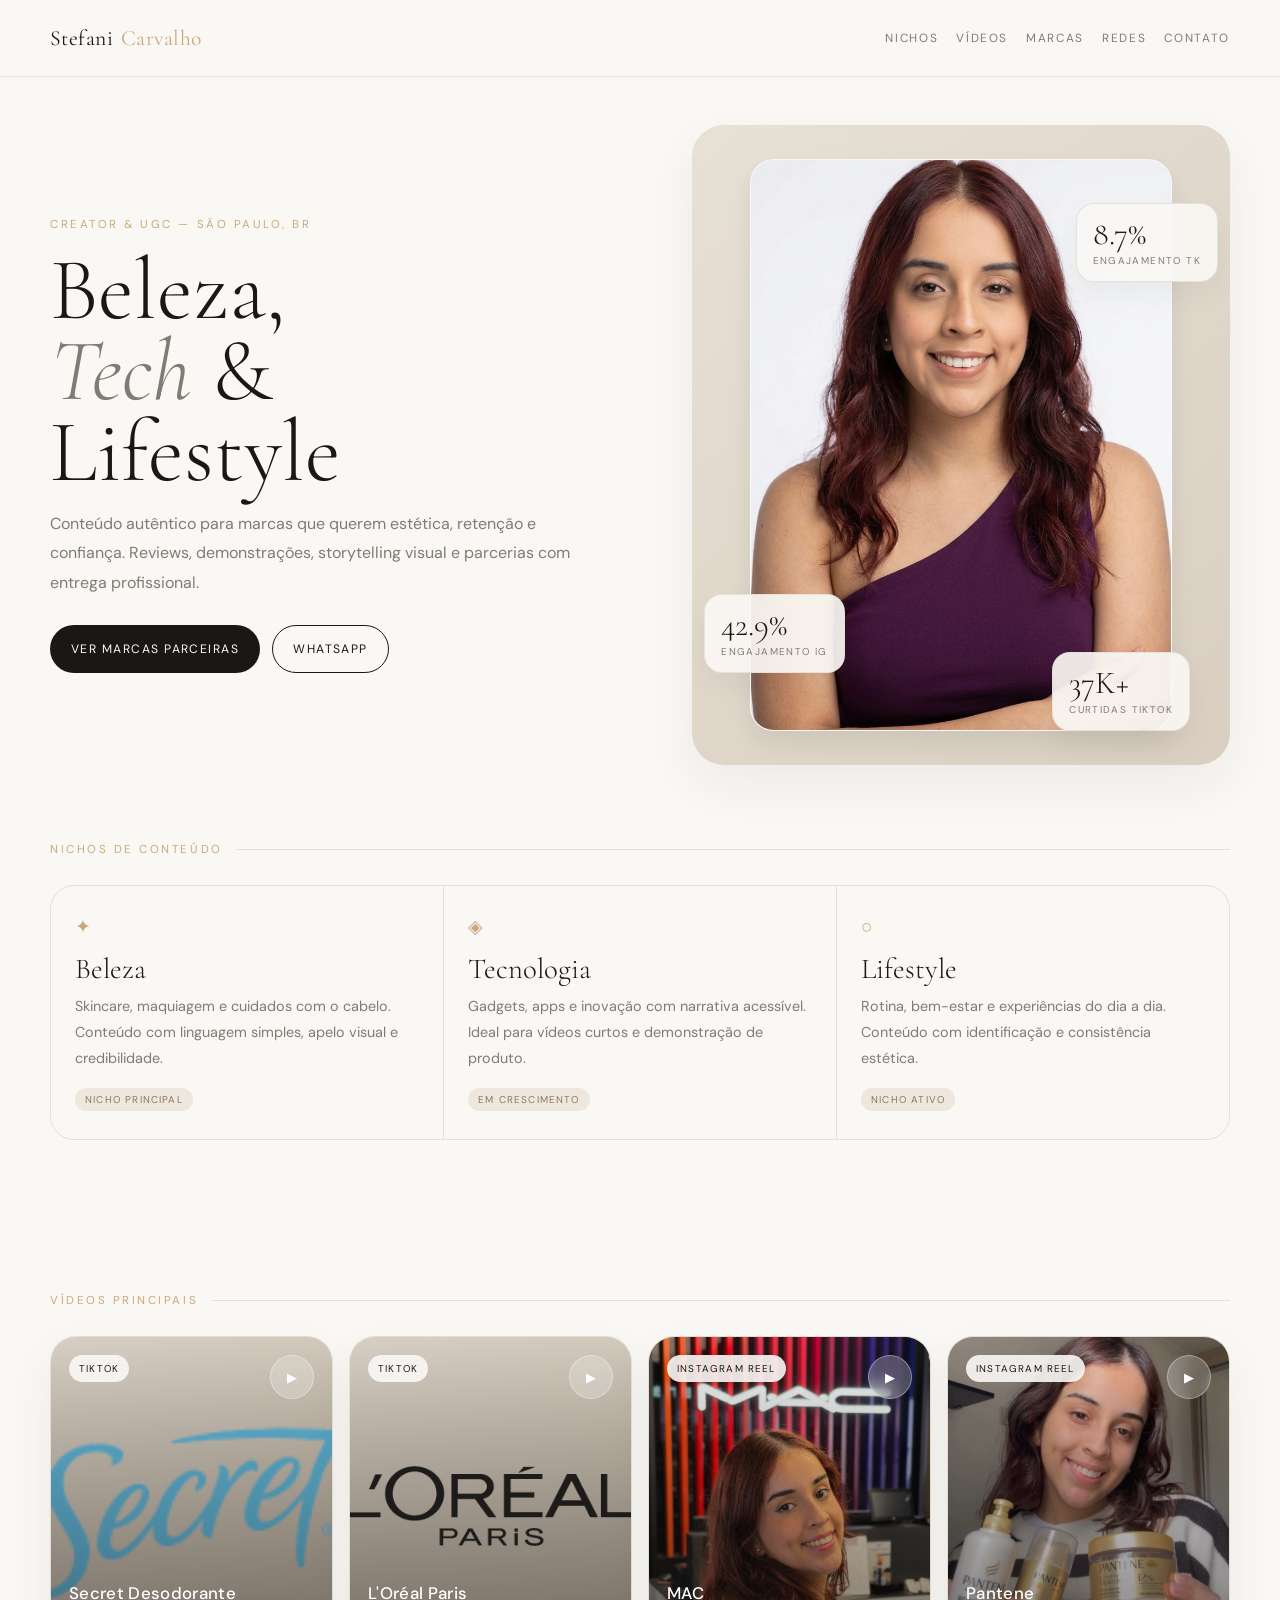
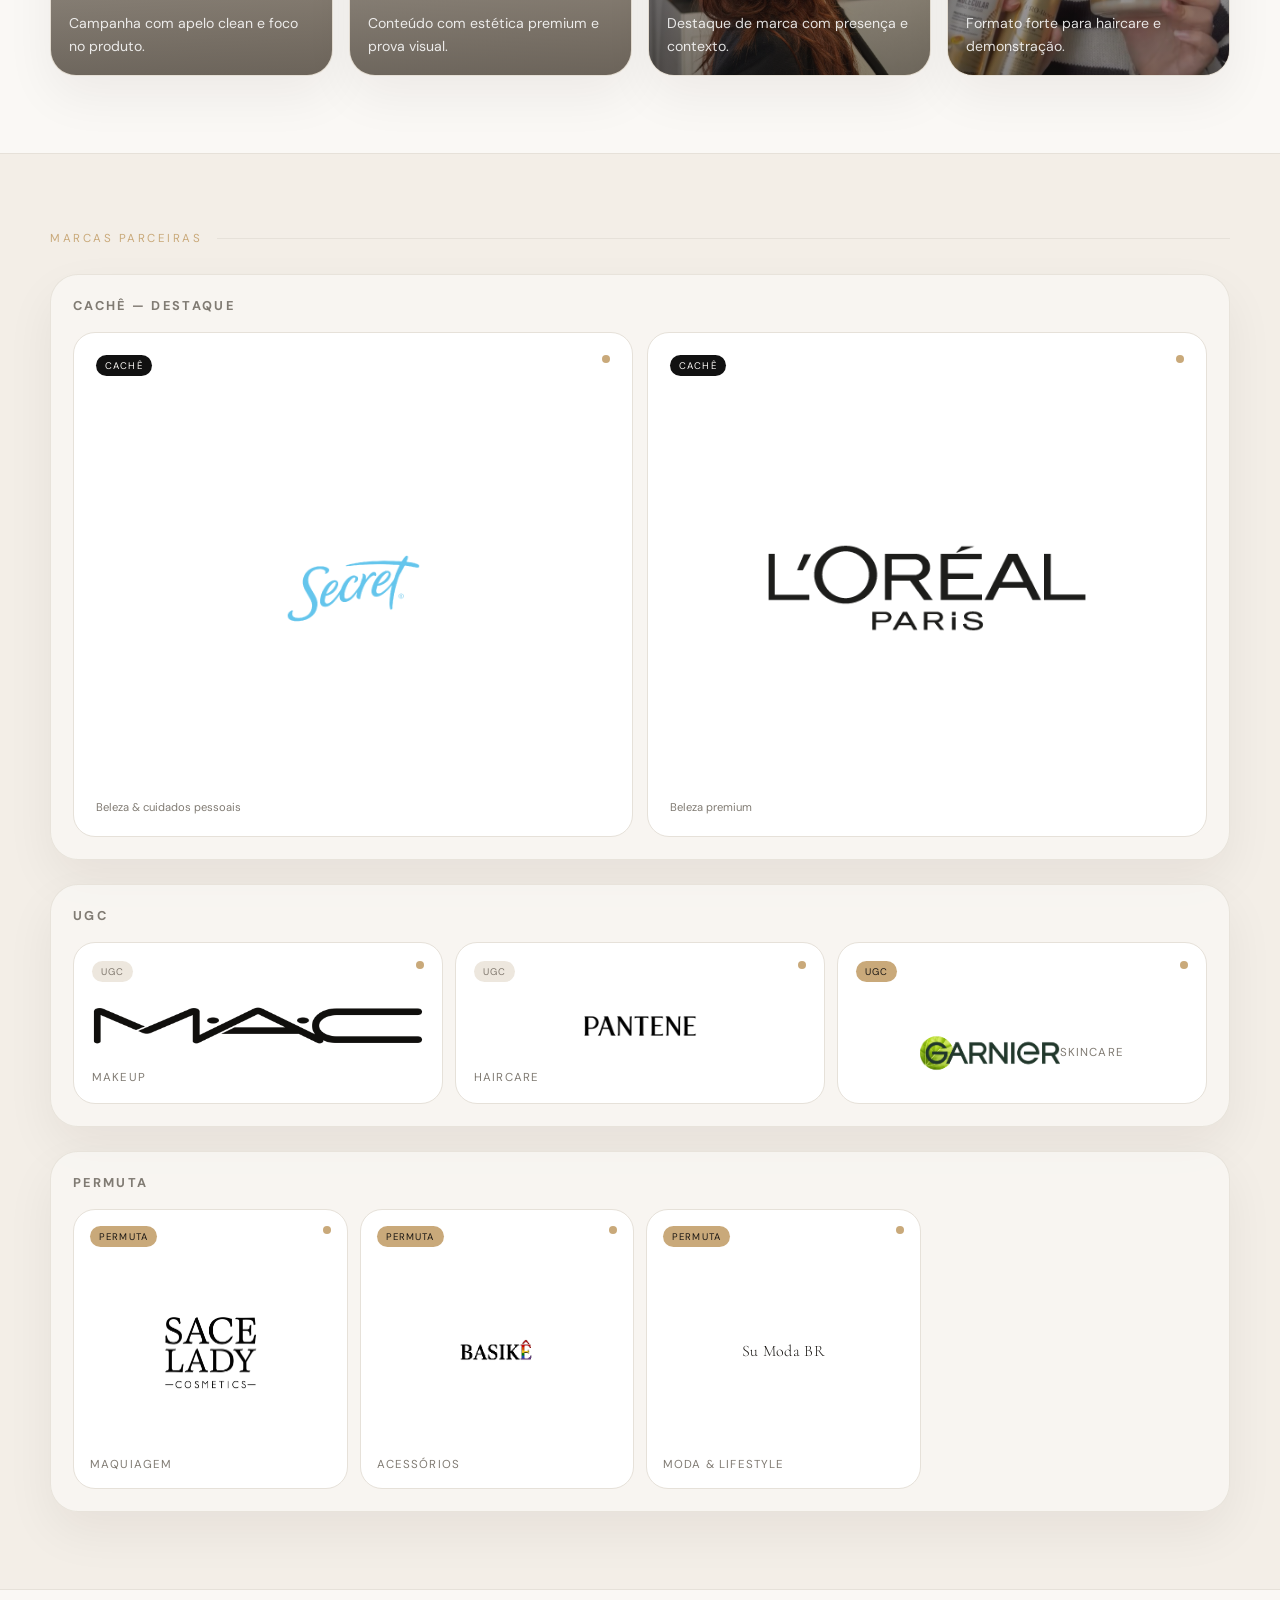
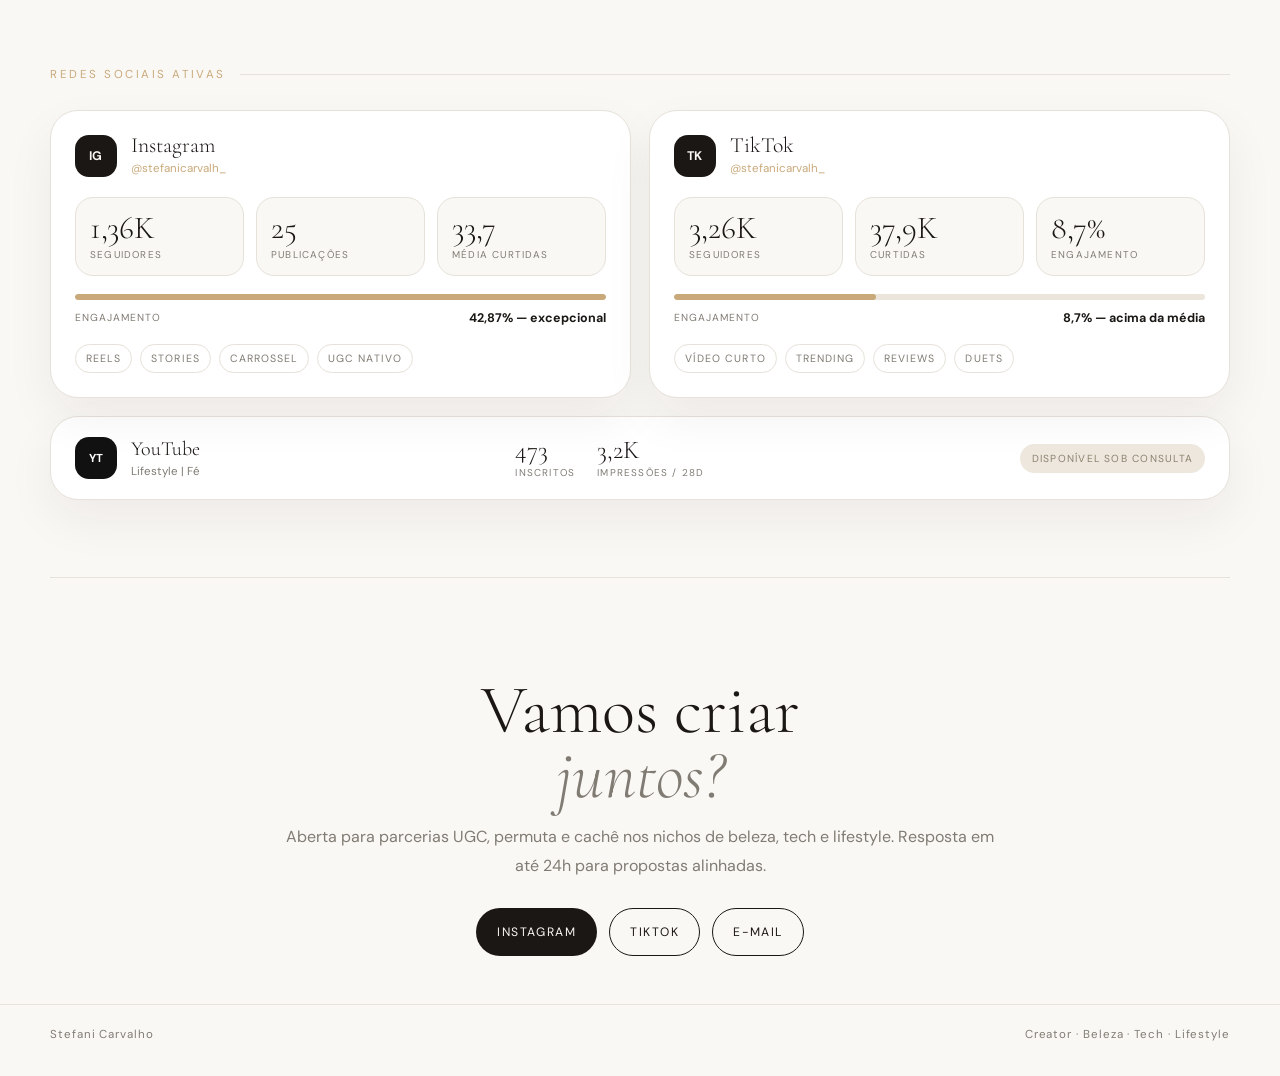
==== index.html @ da6e5f2b "Refactor brand groups and social media section Updated brand sections and social media metrics in in" ====
﻿<!DOCTYPE html>
<html lang="pt-BR">
<head>
<meta charset="UTF-8">
<meta name="viewport" content="width=device-width, initial-scale=1.0">
<meta name="theme-color" content="#FAF8F5">
<title>Stefani Carvalho — Portfolio</title>
<link href="https://fonts.googleapis.com/css2?family=Cormorant+Garamond:ital,wght@0,300;0,400;0,500;1,300&family=DM+Sans:wght@300;400;500;700&display=swap" rel="stylesheet">
<link rel="stylesheet" href="../css/style.css">
</head>
<body>
<header class="nav"><div class="nav-inner"><div class="logo">Stefani <span>Carvalho</span></div><nav class="nav-links" aria-label="Menu principal"><a href="#nichos">Nichos</a><a href="#videos">Vídeos</a><a href="#marcas">Marcas</a><a href="#redes">Redes</a><a href="#contato">Contato</a></nav></div></header>
<main>
  <section class="hero container">
    <div class="hero-copy">
      <div class="eyebrow">Creator & UGC — São Paulo, BR</div>
      <h1>Beleza,<br><em>Tech</em> &<br>Lifestyle</h1>
      <p>Conteúdo autêntico para marcas que querem estética, retenção e confiança. Reviews, demonstrações, storytelling visual e parcerias com entrega profissional.</p>
      <div class="hero-actions"><a class="btn btn-primary" href="#marcas">Ver marcas parceiras</a><a class="btn btn-outline" href="https://wa.me/5511943999701" target="_blank" rel="noreferrer">WhatsApp</a></div>
    </div>
    <div class="hero-visual" aria-label="Visual de destaque do portfolio">
      <div class="hero-grid">
        <figure class="hero-tile main"><img src="../assets/profile.PNG" alt="Stefani foto profissional"></figure>
      </div>
      <div class="stat a"><strong>42.9%</strong><span>Engajamento IG</span></div>
      <div class="stat b"><strong>8.7%</strong><span>Engajamento TK</span></div>
      <div class="stat c"><strong>37K+</strong><span>Curtidas TikTok</span></div>
    </div>
  </section>
  <section id="nichos" class="section container"><div class="label">Nichos de conteúdo</div><div class="grid-3"><article class="card"><div class="icon">✦</div><h3>Beleza</h3><p>Skincare, maquiagem e cuidados com o cabelo. Conteúdo com linguagem simples, apelo visual e credibilidade.</p><span class="badge">Nicho principal</span></article><article class="card"><div class="icon">◈</div><h3>Tecnologia</h3><p>Gadgets, apps e inovação com narrativa acessível. Ideal para vídeos curtos e demonstração de produto.</p><span class="badge">Em crescimento</span></article><article class="card"><div class="icon">○</div><h3>Lifestyle</h3><p>Rotina, bem-estar e experiências do dia a dia. Conteúdo com identificação e consistência estética.</p><span class="badge">Nicho ativo</span></article></div></section>
  <section id="videos" class="section container"><div class="label">Vídeos principais</div><div class="video-strip">
      <a class="video-card" href="https://www.tiktok.com/@stefanicarvalh_/video/7643970516360924424?is_from_webapp=1&sender_device=pc&web_id=7561083606363407928" target="_blank" rel="noreferrer"><img src="../assets/secret.png" alt="Thumbnail de Secret Desodorante"><div class="video-tag">TikTok</div><div class="play">▶</div><div class="content"><h4>Secret Desodorante</h4><p>Campanha com apelo clean e foco no produto.</p></div></a>
      <a class="video-card" href="https://www.tiktok.com/@stefanicarvalh_/video/7616492732344995092?is_from_webapp=1&sender_device=pc&web_id=7561083606363407928" target="_blank" rel="noreferrer"><img src="../assets/loreal.png" alt="Thumbnail de L&#x27;Oréal Paris"><div class="video-tag">TikTok</div><div class="play">▶</div><div class="content"><h4>L&#x27;Oréal Paris</h4><p>Conteúdo com estética premium e prova visual.</p></div></a>
      <a class="video-card" href="https://www.instagram.com/reel/DYsLfLsJGyw/?utm_source=ig_web_button_share_sheet&igsh=MzRlODBiNWFlZA==" target="_blank" rel="noreferrer"><img src="../assets/photo-mac-store.jpg" alt="Thumbnail de MAC"><div class="video-tag">Instagram Reel</div><div class="play">▶</div><div class="content"><h4>MAC</h4><p>Destaque de marca com presença e contexto.</p></div></a>
      <a class="video-card" href="https://www.instagram.com/reel/DT6fc8AjtKD/?utm_source=ig_web_copy_link&igsh=MzRlODBiNWFlZA==" target="_blank" rel="noreferrer"><img src="../assets/photo-pantene.jpg" alt="Thumbnail de Pantene"><div class="video-tag">Instagram Reel</div><div class="play">▶</div><div class="content"><h4>Pantene</h4><p>Formato forte para haircare e demonstração.</p></div></a>
    </div></section>
  <section id="marcas" class="section brands-wrap"><div class="container"><div class="label">Marcas parceiras</div><div class="brand-groups">
    <div class="brand-group"><div class="brand-head"><h3>Cachê — destaque</h3></div><div class="brand-grid big">
      <article class="brand-card big"><div class="brand-top"><span class="brand-type type-cache">Cachê</span><span class="dot"></span></div><div class="brand-logo big"><img src="../assets/secret.png" alt="Secret Desodorante"></div><div class="brand-foot"><span>Beleza & cuidados pessoais</span></div></article>
      <article class="brand-card big"><div class="brand-top"><span class="brand-type type-cache">Cachê</span><span class="dot"></span></div><div class="brand-logo big"><img src="../assets/loreal.png" alt="L'Oréal Paris"></div><div class="brand-foot"><span>Beleza premium</span></div></article>
    </div></div>
    <div class="brand-group"><div class="brand-head"><h3>UGC</h3></div><div class="brand-grid medium">
      <article class="brand-card medium"><div class="brand-top"><span class="brand-type type-ugc">UGC</span><span class="dot"></span></div><div class="brand-logo medium"><img src="../assets/mac.png" alt="MAC"></div><div class="brand-sub">Makeup</div></article>
      <article class="brand-card medium"><div class="brand-top"><span class="brand-type type-ugc">UGC</span><span class="dot"></span></div><div class="brand-logo medium"><img src="../assets/pantene.png" alt="Pantene"></div><div class="brand-sub">Haircare</div></article>
      <article class="brand-card medium"><div class="brand-top"><span class="brand-type type-permuta">UGC</span><span class="dot"></span></div><div class="brand-logo medium"><img src="../assets/garnier.png" alt="Garnier"><div class="brand-sub">Skincare</div></div></article>
    </div></div>
    <div class="brand-group"><div class="brand-head"><h3>Permuta</h3></div><div class="brand-grid small">
      <article class="brand-card small"><div class="brand-top"><span class="brand-type type-permuta">Permuta</span><span class="dot"></span></div><div class="brand-logo small"><img src="../assets/sace-lady.png" alt="SACE LADY"></div><div class="brand-sub">Maquiagem</div></article>
      <article class="brand-card small"><div class="brand-top"><span class="brand-type type-permuta">Permuta</span><span class="dot"></span></div><div class="brand-logo small"><img src="../assets/basike.png" alt="Basike Oficial"></div><div class="brand-sub">Acessórios</div></article>
      <article class="brand-card small"><div class="brand-top"><span class="brand-type type-permuta">Permuta</span><span class="dot"></span></div><div class="brand-word small">Su Moda BR</div><div class="brand-sub">Moda & lifestyle</div></article>
    </div></div>
  </div></div></section>
  <section id="redes" class="section container"><div class="label">Redes sociais ativas</div><div class="socials"><article class="social-card"><div class="social-top"><div class="social-icon">IG</div><div><div class="social-name">Instagram</div><div class="social-handle">@stefanicarvalh_</div></div></div><div class="metrics"><div class="metric"><strong>1,36K</strong><span>Seguidores</span></div><div class="metric"><strong>25</strong><span>Publicações</span></div><div class="metric"><strong>33,7</strong><span>Média curtidas</span></div></div><div class="bar"><div class="fill" style="width:100%"></div></div><div class="bar-row"><span>Engajamento</span><strong>42,87% — excepcional</strong></div><div class="tags"><span class="tag">Reels</span><span class="tag">Stories</span><span class="tag">Carrossel</span><span class="tag">UGC nativo</span></div></article><article class="social-card"><div class="social-top"><div class="social-icon">TK</div><div><div class="social-name">TikTok</div><div class="social-handle">@stefanicarvalh_</div></div></div><div class="metrics"><div class="metric"><strong>3,26K</strong><span>Seguidores</span></div><div class="metric"><strong>37,9K</strong><span>Curtidas</span></div><div class="metric"><strong>8,7%</strong><span>Engajamento</span></div></div><div class="bar"><div class="fill" style="width:38%"></div></div><div class="bar-row"><span>Engajamento</span><strong>8,7% — acima da média</strong></div><div class="tags"><span class="tag">Vídeo curto</span><span class="tag">Trending</span><span class="tag">Reviews</span><span class="tag">Duets</span></div></article></div><div class="youtube"><div class="youtube-left"><div class="yt-box">YT</div><div><h4>YouTube</h4><p>Lifestyle | Fé</p></div></div><div class="youtube-metrics"><div><strong>473</strong><span>Inscritos</span></div><div><strong>3,2K</strong><span>Impressões / 28d</span></div></div><div class="pill">Disponível sob consulta</div></div></section>
  <section id="contato" class="cta container"><h2>Vamos criar<br><em>juntos?</em></h2><p>Aberta para parcerias UGC, permuta e cachê nos nichos de beleza, tech e lifestyle. Resposta em até 24h para propostas alinhadas.</p><div class="cta-links"><a class="btn btn-primary" href="https://www.instagram.com/stefanicarvalh_/" target="_blank" rel="noreferrer">Instagram</a><a class="btn btn-outline" href="https://www.tiktok.com/@stefanicarvalh_" target="_blank" rel="noreferrer">TikTok</a><a class="btn btn-outline" href="mailto:stefanibeatrizcv@gmail.com">E-mail</a></div></section>
</main>
<footer class="footer"><div class="container footer-inner"><div>Stefani Carvalho</div><div>Creator · Beleza · Tech · Lifestyle</div></div></footer>
</body>
</html>
---- css/style.css ----
﻿
  :root{--cream:#FAF8F5;--cream-2:#F3EEE7;--ink:#1A1714;--muted:#807B73;--accent:#C9A97A;--line:#E6E1D9;--card:#FFFFFF;--shadow:0 20px 50px rgba(26,23,20,.06);--radius:24px;}
  *{box-sizing:border-box}
  html{scroll-behavior:smooth}
  body{margin:0;font-family:'DM Sans',sans-serif;background:var(--cream);color:var(--ink);overflow-x:hidden;-webkit-font-smoothing:antialiased;text-rendering:optimizeLegibility}
  img,video{max-width:100%;display:block}
  a{color:inherit}
  .container{width:min(1180px,calc(100% - 32px));margin:0 auto}
  .section{padding:clamp(56px,6vw,96px) 0}
  .label{display:flex;align-items:center;gap:14px;margin-bottom:28px;font-size:.72rem;letter-spacing:.22em;text-transform:uppercase;color:var(--accent)}
  .label::after{content:"";height:1px;flex:1;background:var(--line)}
  .nav{position:sticky;top:0;z-index:100;backdrop-filter:saturate(140%) blur(12px);background:rgba(250,248,245,.9);border-bottom:1px solid rgba(230,225,217,.8)}
  .nav-inner{width:min(1180px,calc(100% - 32px));margin:0 auto;min-height:76px;display:flex;align-items:center;justify-content:space-between;gap:18px}
  .logo{display:flex;align-items:baseline;gap:8px;font-family:'Cormorant Garamond',serif;font-size:1.35rem;letter-spacing:.02em}
  .logo span{color:var(--accent)}
  .nav-links{display:flex;flex-wrap:wrap;justify-content:flex-end;gap:18px}
  .nav-links a{font-size:.74rem;letter-spacing:.14em;text-transform:uppercase;text-decoration:none;color:var(--muted)}
  .nav-links a:hover{color:var(--ink)}
  .hero{width:min(1180px,calc(100% - 32px));margin:0 auto;padding:clamp(24px,4vw,48px) 0 0;display:grid;grid-template-columns:1.05fr .95fr;gap:clamp(24px,4vw,48px);align-items:stretch}
  .hero-copy{padding:clamp(20px,4vw,40px) 0;display:flex;flex-direction:column;justify-content:center}
  .eyebrow{font-size:.72rem;letter-spacing:.22em;text-transform:uppercase;color:var(--accent);margin-bottom:18px}
  .hero h1{margin:0 0 16px;font-family:'Cormorant Garamond',serif;font-weight:300;font-size:clamp(3rem,7vw,5.5rem);line-height:.92}
  .hero h1 em{font-style:italic;color:var(--muted)}
  .hero p{margin:0;max-width:520px;font-size:1rem;line-height:1.85;color:var(--muted)}
  .hero-actions{display:flex;flex-wrap:wrap;gap:12px;margin-top:28px}
  .btn{display:inline-flex;align-items:center;justify-content:center;gap:8px;min-height:48px;padding:0 20px;border-radius:999px;border:1px solid transparent;text-decoration:none;cursor:pointer;font-size:.76rem;letter-spacing:.12em;text-transform:uppercase;transition:.2s ease}
  .btn-primary{background:var(--ink);color:var(--cream)}
  .btn-primary:hover{transform:translateY(-1px);opacity:.92}
  .btn-outline{border-color:var(--ink);color:var(--ink);background:transparent}
  .btn-outline:hover{background:var(--ink);color:var(--cream)}
  .hero-visual{position:relative;min-height:640px;border-radius:32px;overflow:hidden;background:linear-gradient(145deg,#EEE7DC 0%,#DDD2C4 100%);box-shadow:var(--shadow)}
  .hero-grid{position:absolute;inset:18px;display:grid;grid-template-columns:1fr;grid-template-rows:1fr}
  .hero-tile{overflow:hidden;border-radius:24px;box-shadow:0 12px 24px rgba(26,23,20,.08);background:#fff;border:1px solid rgba(255,255,255,.35)}
  .hero-tile img{width:100%;height:100%;object-fit:cover}
  .hero-tile.main{grid-row:1;grid-column:1}
  .hero-tile.top{grid-column:2;grid-row:1}
  .hero-tile.bottom{grid-column:2;grid-row:2}
  .hero-visual::after{content:"";position:absolute;inset:0;background:linear-gradient(180deg,rgba(26,23,20,.03),rgba(26,23,20,.02));pointer-events:none}
  .stat{position:absolute;background:rgba(250,248,245,.92);border:1px solid rgba(230,225,217,.95);border-radius:18px;padding:14px 16px;box-shadow:0 12px 30px rgba(26,23,20,.05);min-width:132px;z-index:2}
  .stat strong{display:block;font-family:'Cormorant Garamond',serif;font-size:2rem;font-weight:300;line-height:1}
  .stat span{display:block;margin-top:4px;font-size:.62rem;letter-spacing:.14em;text-transform:uppercase;color:var(--muted)}
  .stat.a{left:12px;bottom:92px}.stat.b{right:12px;top:78px}.stat.c{right:40px;bottom:34px}
  .grid-3{display:grid;grid-template-columns:repeat(3,minmax(0,1fr));gap:1px;background:var(--line);border:1px solid var(--line);border-radius:var(--radius);overflow:hidden}
  .card{background:var(--cream);padding:28px 24px;min-height:220px;transition:transform .25s ease, background .25s ease}
  .card:hover{background:#efe8de;transform:translateY(-2px)}
  .icon{font-size:1.2rem;color:var(--accent);margin-bottom:12px}
  .card h3{margin:0 0 8px;font-family:'Cormorant Garamond',serif;font-size:1.8rem;font-weight:300}
  .card p{margin:0;color:var(--muted);line-height:1.8;font-size:.9rem}
  .badge{display:inline-flex;margin-top:16px;padding:5px 10px;border-radius:999px;background:#EDE7DE;color:#8E7859;font-size:.62rem;letter-spacing:.12em;text-transform:uppercase}
  .brands-wrap{background:var(--cream-2);border-top:1px solid var(--line);border-bottom:1px solid var(--line)}
  .brand-groups{display:grid;gap:24px}
  .brand-group{background:rgba(250,248,245,.72);border:1px solid rgba(230,225,217,.9);border-radius:28px;padding:22px;box-shadow:var(--shadow)}
  .brand-head{display:flex;justify-content:space-between;align-items:flex-end;gap:16px;margin-bottom:18px}
  .brand-head h3{margin:0;font-size:.8rem;letter-spacing:.18em;text-transform:uppercase;color:var(--muted)}
  .brand-head small{font-size:.72rem;color:var(--muted)}
  .brand-grid.big{display:grid;grid-template-columns:repeat(2,minmax(0,1fr));gap:14px}
  .brand-grid.medium{display:grid;grid-template-columns:repeat(3,minmax(0,1fr));gap:12px}
  .brand-grid.small{display:grid;grid-template-columns:repeat(4,minmax(0,1fr));gap:12px}
  .brand-card{border:1px solid var(--line);border-radius:22px;background:#fff;padding:18px;min-height:124px;display:flex;flex-direction:column;justify-content:space-between;gap:12px}
  .brand-card.big{min-height:180px;padding:22px}.brand-card.medium{min-height:150px;padding:18px}.brand-card.small{min-height:108px;padding:16px}
  .brand-top{display:flex;justify-content:space-between;align-items:flex-start;gap:10px}
  .brand-type{display:inline-flex;align-items:center;padding:4px 9px;border-radius:999px;font-size:.6rem;letter-spacing:.12em;text-transform:uppercase}
  .type-cache{background:#111;color:#faf8f5}.type-permuta{background:#c9a97a;color:#1a1714}.type-ugc{background:#ede7de;color:#7f776d}
  .brand-logo{display:flex;align-items:center;justify-content:center}
  .brand-logo img{max-width:100%;max-height:100%;object-fit:contain}
  .brand-logo.big img{max-height:90%}.brand-logo.medium img{max-height:64px}.brand-logo.small img{max-height:40%}
  .brand-word{font-family:'Cormorant Garamond',serif;font-weight:300;line-height:.95;letter-spacing:.02em;display:flex;align-items:center;justify-content:center;text-align:center}
  .brand-word.big{font-size:clamp(1.7rem,3vw,2.4rem);min-height:92px}.brand-word.medium{font-size:clamp(1.2rem,2vw,1.7rem);min-height:64px}.brand-word.small{font-size:1rem;min-height:42px}
  .brand-sub{font-size:.72rem;color:var(--muted);text-transform:uppercase;letter-spacing:.1em}
  .brand-foot{display:flex;justify-content:space-between;align-items:center;gap:10px;font-size:.7rem;color:var(--muted)}
  .dot{width:8px;height:8px;border-radius:999px;background:var(--accent);flex:0 0 auto}
  .video-strip{display:grid;grid-template-columns:repeat(4,minmax(0,1fr));gap:16px}
  .video-card{position:relative;overflow:hidden;border-radius:26px;background:linear-gradient(160deg,#e7dfd3 0%,#cfc1af 100%);min-height:340px;border:1px solid rgba(230,225,217,.8);box-shadow:var(--shadow);text-decoration:none;display:block}
  .video-card::before{content:"";position:absolute;inset:0;background:linear-gradient(180deg,rgba(26,23,20,.08),rgba(26,23,20,.55));z-index:1}
  .video-card img{position:absolute;inset:0;width:100%;height:100%;object-fit:cover}
  .video-card .content{position:absolute;inset:auto 0 0 0;padding:18px;color:#fff;z-index:2}
  .video-card .content h4{margin:0 0 8px;font-size:1.05rem;font-weight:500;letter-spacing:.02em}
  .video-card .content p{margin:0;color:rgba(255,255,255,.86);font-size:.88rem;line-height:1.6;max-width:30ch}
  .play{position:absolute;top:18px;right:18px;z-index:2;width:44px;height:44px;border-radius:999px;display:grid;place-items:center;background:rgba(250,248,245,.24);border:1px solid rgba(255,255,255,.35);color:#fff;font-size:.8rem;backdrop-filter:blur(8px)}
  .video-tag{position:absolute;left:18px;top:18px;z-index:2;padding:7px 10px;border-radius:999px;background:rgba(250,248,245,.9);color:#1a1714;font-size:.62rem;letter-spacing:.12em;text-transform:uppercase}
  .socials{display:grid;grid-template-columns:repeat(2,minmax(0,1fr));gap:18px}
  .social-card{background:var(--card);border:1px solid var(--line);border-radius:28px;padding:24px;box-shadow:var(--shadow)}
  .social-top{display:flex;align-items:center;gap:14px;margin-bottom:20px}
  .social-icon{width:42px;height:42px;border-radius:14px;background:var(--ink);color:var(--cream);display:grid;place-items:center;font-size:.78rem;font-weight:700;letter-spacing:.05em;flex:0 0 auto}
  .social-name{font-family:'Cormorant Garamond',serif;font-size:1.35rem;font-weight:300;line-height:1}
  .social-handle{margin-top:4px;font-size:.72rem;color:var(--accent)}
  .metrics{display:grid;grid-template-columns:repeat(3,minmax(0,1fr));gap:12px;margin-bottom:18px}
  .metric{padding:14px;border-radius:18px;background:#faf8f5;border:1px solid var(--line)}
  .metric strong{display:block;font-family:'Cormorant Garamond',serif;font-weight:300;font-size:2rem;line-height:1}
  .metric span{display:block;margin-top:4px;font-size:.62rem;letter-spacing:.12em;text-transform:uppercase;color:var(--muted)}
  .bar{height:6px;background:#ebe5db;border-radius:999px;overflow:hidden;margin-top:14px}.fill{height:100%;background:var(--accent);border-radius:999px}
  .bar-row{display:flex;justify-content:space-between;gap:16px;align-items:center;margin-top:10px}.bar-row span{font-size:.64rem;letter-spacing:.1em;text-transform:uppercase;color:var(--muted)}.bar-row strong{font-size:.78rem}
  .tags{display:flex;flex-wrap:wrap;gap:8px;margin-top:18px}.tag{padding:7px 10px;border:1px solid var(--line);border-radius:999px;font-size:.66rem;letter-spacing:.1em;text-transform:uppercase;color:var(--muted)}
  .youtube{margin-top:18px;padding:20px 24px;border-radius:28px;background:var(--card);border:1px solid var(--line);box-shadow:var(--shadow);display:flex;justify-content:space-between;align-items:center;gap:18px;flex-wrap:wrap}
  .youtube-left{display:flex;align-items:center;gap:14px}.yt-box{width:42px;height:42px;border-radius:14px;background:#111;color:#fff;display:grid;place-items:center;font-size:.72rem;font-weight:700}
  .youtube h4{margin:0;font-family:'Cormorant Garamond',serif;font-size:1.25rem;font-weight:300}.youtube p{margin:3px 0 0;color:var(--muted);font-size:.72rem}
  .youtube-metrics{display:flex;gap:22px;flex-wrap:wrap}.youtube-metrics strong{display:block;font-family:'Cormorant Garamond',serif;font-size:1.6rem;font-weight:300;line-height:1}.youtube-metrics span{display:block;margin-top:4px;font-size:.62rem;letter-spacing:.12em;text-transform:uppercase;color:var(--muted)}
  .pill{padding:8px 12px;border-radius:999px;background:#ede7de;color:#8d816e;font-size:.64rem;letter-spacing:.12em;text-transform:uppercase}
  .gallery-grid{display:grid;grid-template-columns:repeat(3,minmax(0,1fr));gap:16px}.gallery-card{overflow:hidden;border-radius:26px;background:#fff;border:1px solid var(--line);box-shadow:var(--shadow)}.gallery-card img{width:100%;height:360px;object-fit:cover}.gallery-caption{padding:16px 18px}.gallery-caption strong{display:block;margin-bottom:4px;font-size:1rem}.gallery-caption span{display:block;color:var(--muted);font-size:.84rem;line-height:1.6}
  .cta{text-align:center;padding:clamp(56px,8vw,100px) 0 48px;border-top:1px solid var(--line)}.cta h2{margin:0 0 14px;font-family:'Cormorant Garamond',serif;font-size:clamp(2.7rem,6vw,4.3rem);font-weight:300;line-height:.95}.cta h2 em{font-style:italic;color:var(--muted)}.cta p{margin:0 auto;max-width:720px;color:var(--muted);line-height:1.8}.cta-links{display:flex;justify-content:center;flex-wrap:wrap;gap:12px;margin:28px 0 0}.footer{border-top:1px solid var(--line);padding:22px 0 34px;color:var(--muted)}.footer-inner{display:flex;justify-content:space-between;gap:14px;flex-wrap:wrap;font-size:.72rem;letter-spacing:.08em}
  @media (max-width: 1100px){.video-strip{grid-template-columns:repeat(2,minmax(0,1fr))}.gallery-grid{grid-template-columns:repeat(2,minmax(0,1fr))}.brand-grid.big,.brand-grid.medium{grid-template-columns:repeat(2,minmax(0,1fr))}.brand-grid.small{grid-template-columns:repeat(3,minmax(0,1fr))}}
  @media (max-width: 1024px){.hero{grid-template-columns:1fr}.hero-visual{min-height:540px}.grid-3,.socials{grid-template-columns:1fr}}
  @media (max-width: 720px){.nav-inner{min-height:66px;align-items:flex-start;padding:14px 0 12px;flex-direction:column}.nav-links{justify-content:flex-start;gap:12px}.container,.hero{width:min(100% - 32px,1180px)}.section{padding:48px 0}.hero{padding-top:16px}.hero-copy{padding:12px 0 4px}.hero p{max-width:100%}.hero-visual{min-height:420px;border-radius:26px}.hero-grid{inset:12px}.hero-tile.main{grid-row:auto;grid-column:auto}.hero-tile.top,.hero-tile.bottom{grid-column:auto;grid-row:auto}.stat{min-width:110px;padding:12px 13px}.stat strong{font-size:1.6rem}.stat.a{left:10px;bottom:58px}.stat.b{right:10px;top:14px}.stat.c{right:10px;bottom:12px}.brand-grid.big,.brand-grid.medium,.brand-grid.small{grid-template-columns:1fr}.video-strip,.gallery-grid{grid-template-columns:1fr}.metrics{grid-template-columns:1fr}.youtube{align-items:flex-start}.social-card,.brand-group,.youtube{padding:18px}.btn{width:100%}.hero-actions,.cta-links{width:100%}}
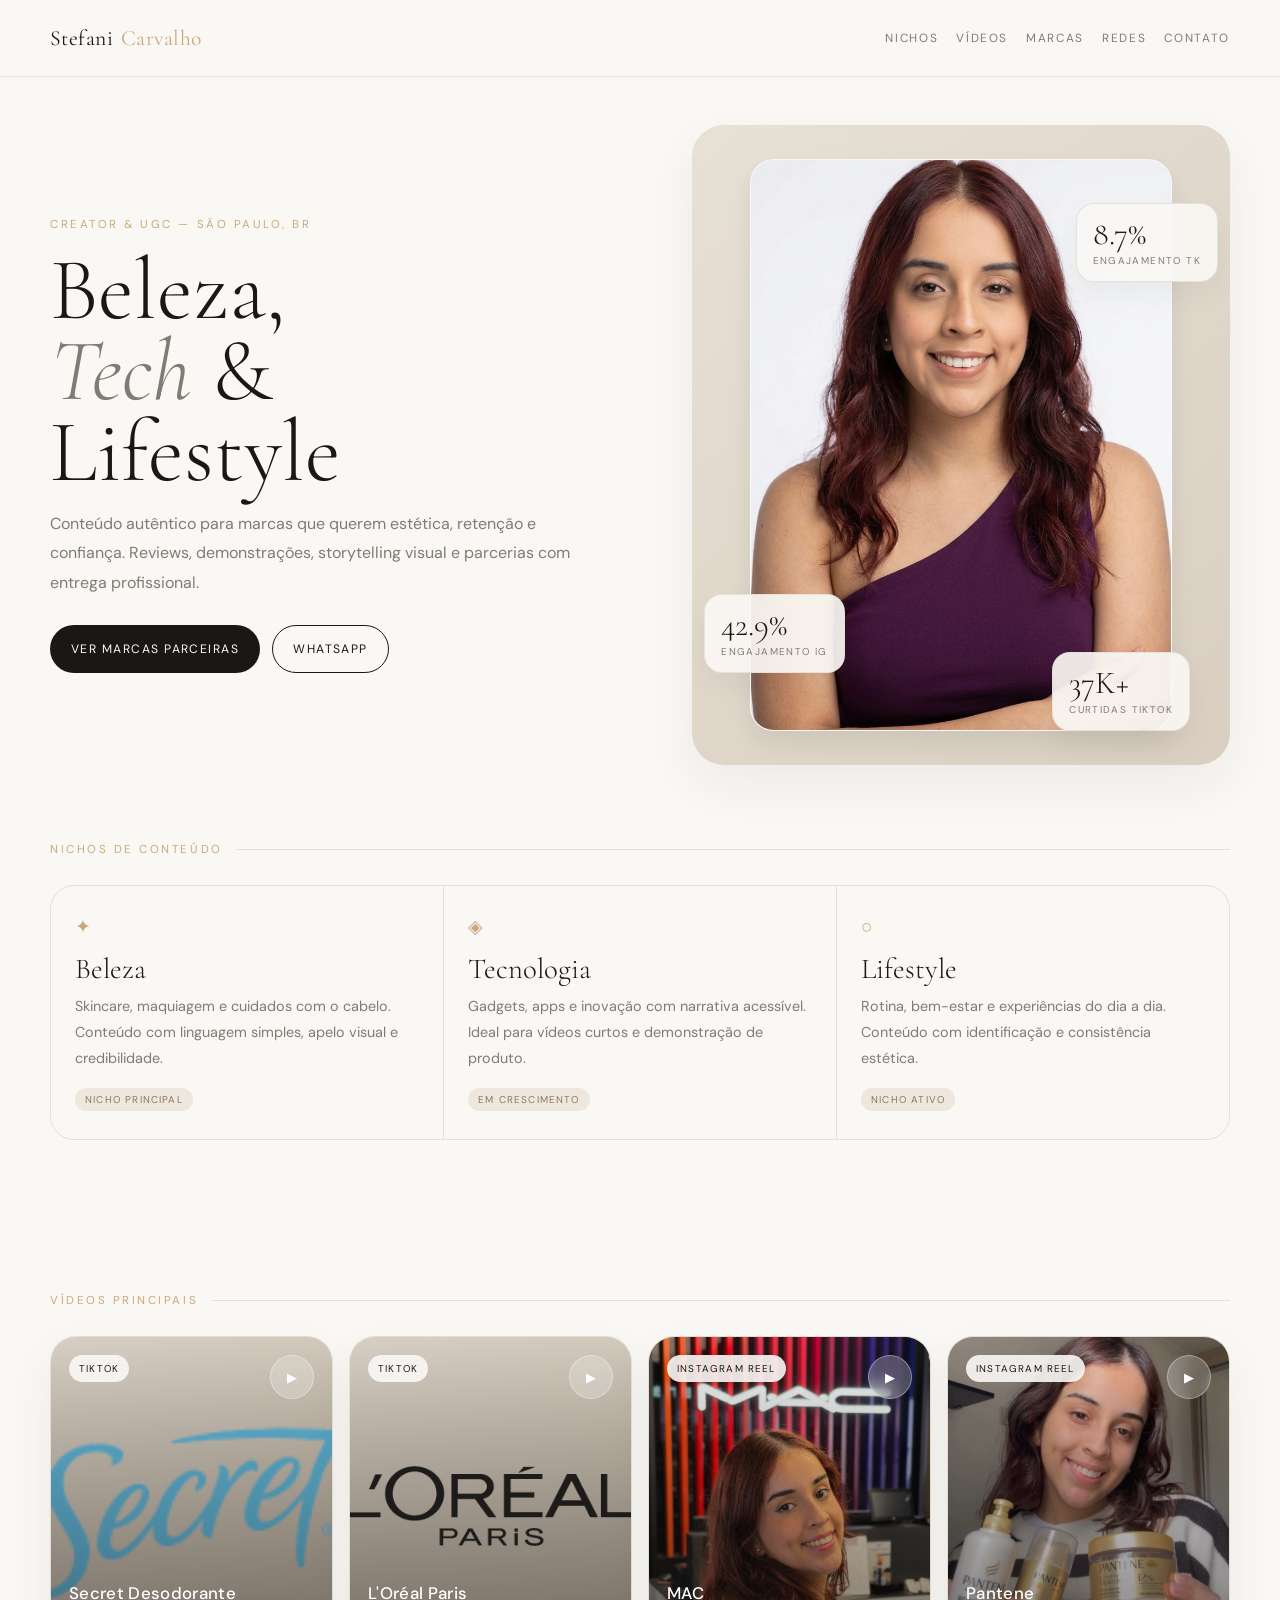
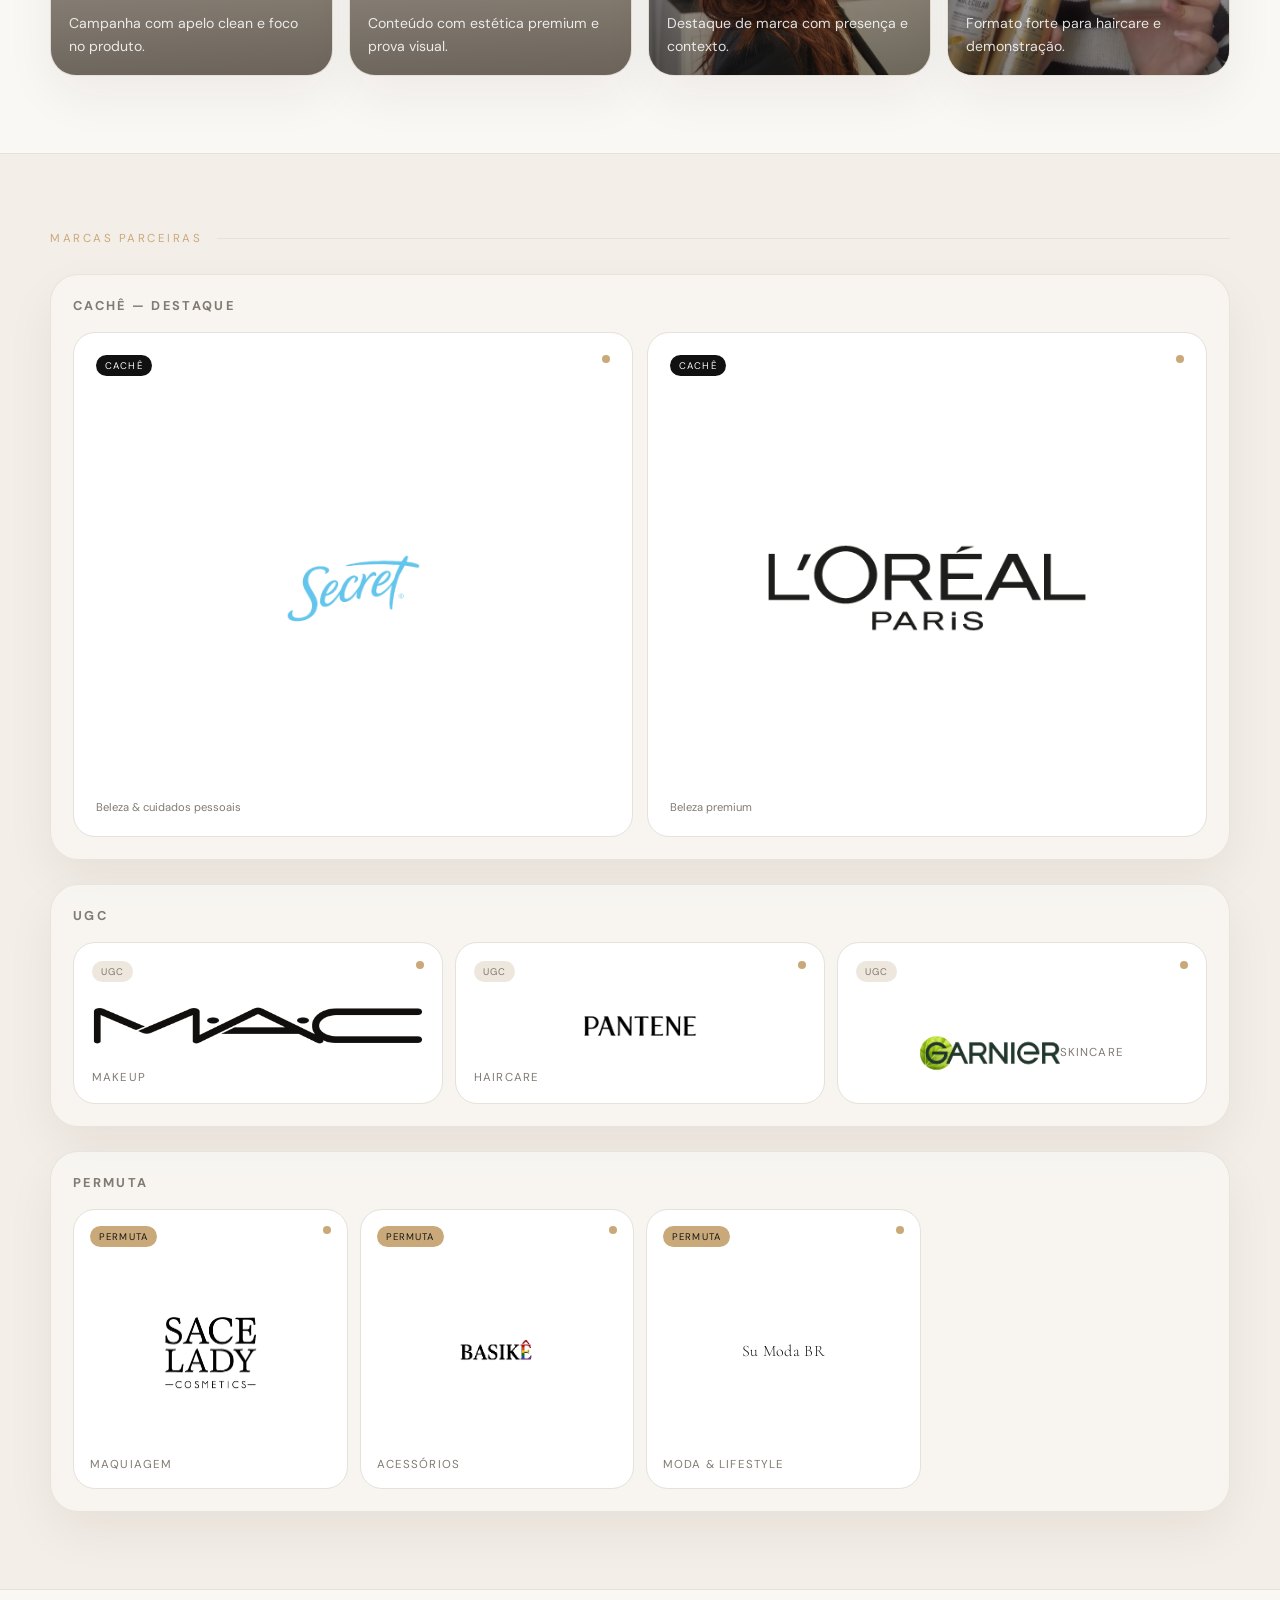
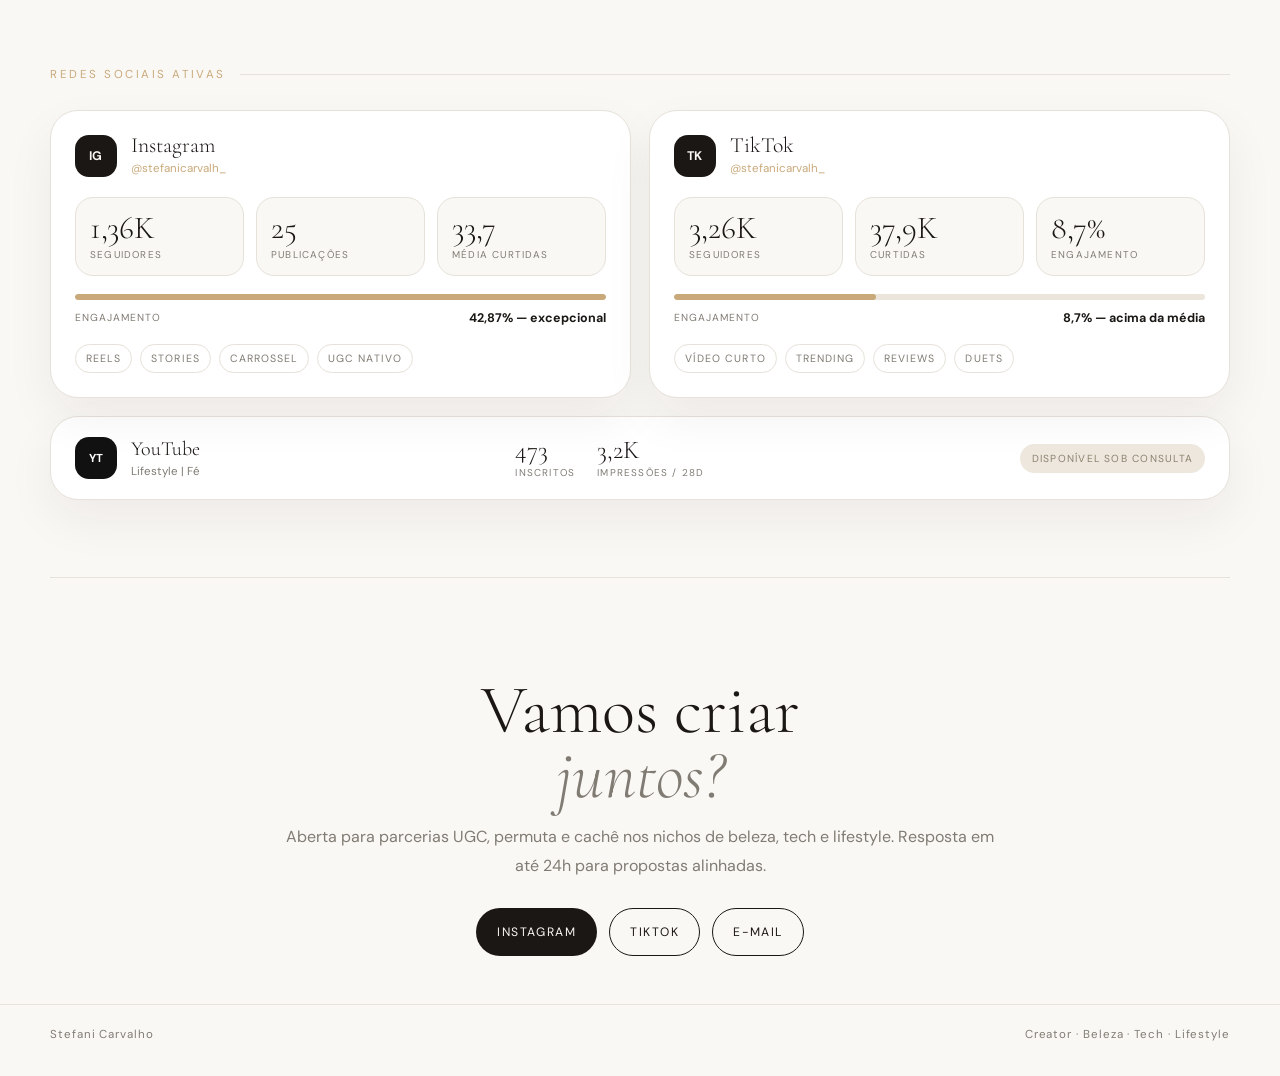
==== commit 15f02717: "Replace a brand card for Garnier in index.html" ====
--- a/index.html
+++ b/index.html
@@ -42,7 +42,7 @@
     <div class="brand-group"><div class="brand-head"><h3>UGC</h3></div><div class="brand-grid medium">
       <article class="brand-card medium"><div class="brand-top"><span class="brand-type type-ugc">UGC</span><span class="dot"></span></div><div class="brand-logo medium"><img src="../assets/mac.png" alt="MAC"></div><div class="brand-sub">Makeup</div></article>
       <article class="brand-card medium"><div class="brand-top"><span class="brand-type type-ugc">UGC</span><span class="dot"></span></div><div class="brand-logo medium"><img src="../assets/pantene.png" alt="Pantene"></div><div class="brand-sub">Haircare</div></article>
-      <article class="brand-card medium"><div class="brand-top"><span class="brand-type type-permuta">UGC</span><span class="dot"></span></div><div class="brand-logo medium"><img src="../assets/garnier.png" alt="Garnier"><div class="brand-sub">Skincare</div></div></article>
+      <article class="brand-card medium"><div class="brand-top"><span class="brand-type type-ugc">UGC</span><span class="dot"></span></div><div class="brand-logo medium"><img src="../assets/garnier.png" alt="Garnier"><div class="brand-sub">Skincare</div></div></article>
     </div></div>
     <div class="brand-group"><div class="brand-head"><h3>Permuta</h3></div><div class="brand-grid small">
       <article class="brand-card small"><div class="brand-top"><span class="brand-type type-permuta">Permuta</span><span class="dot"></span></div><div class="brand-logo small"><img src="../assets/sace-lady.png" alt="SACE LADY"></div><div class="brand-sub">Maquiagem</div></article>
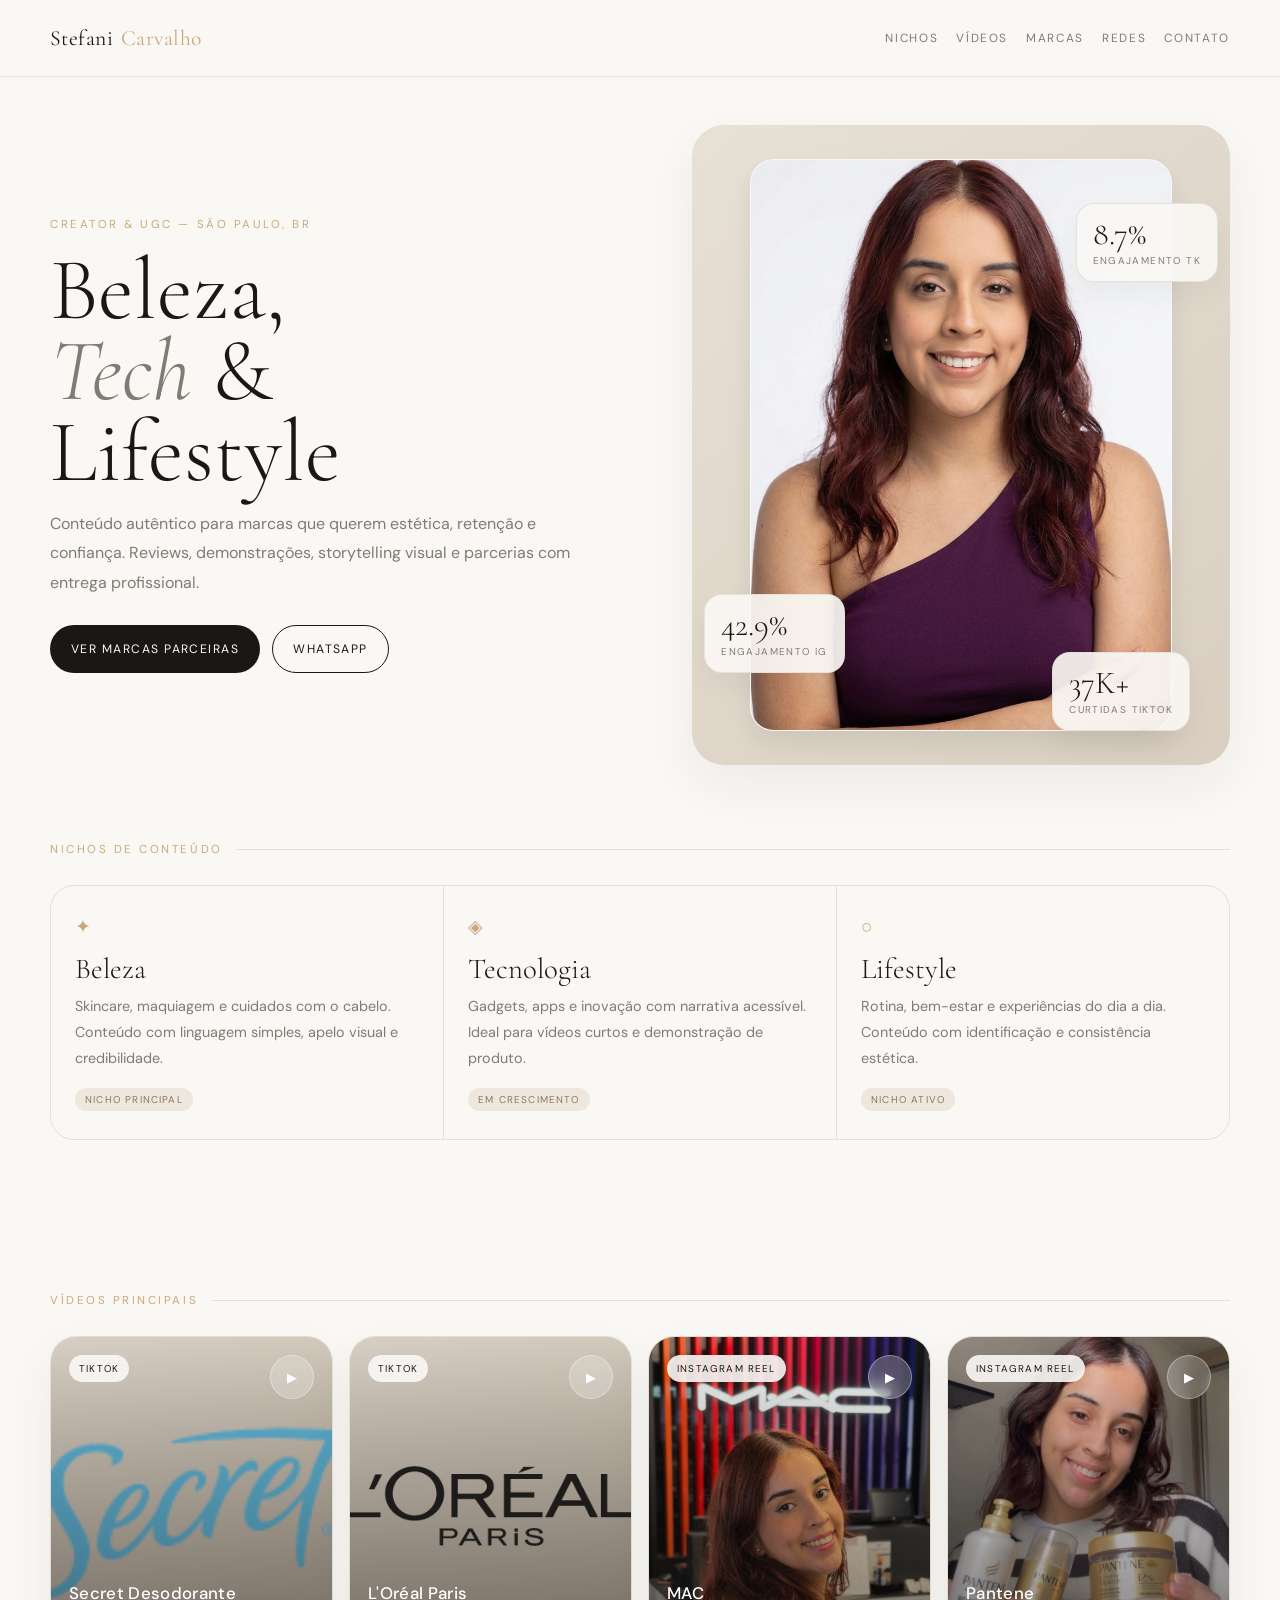
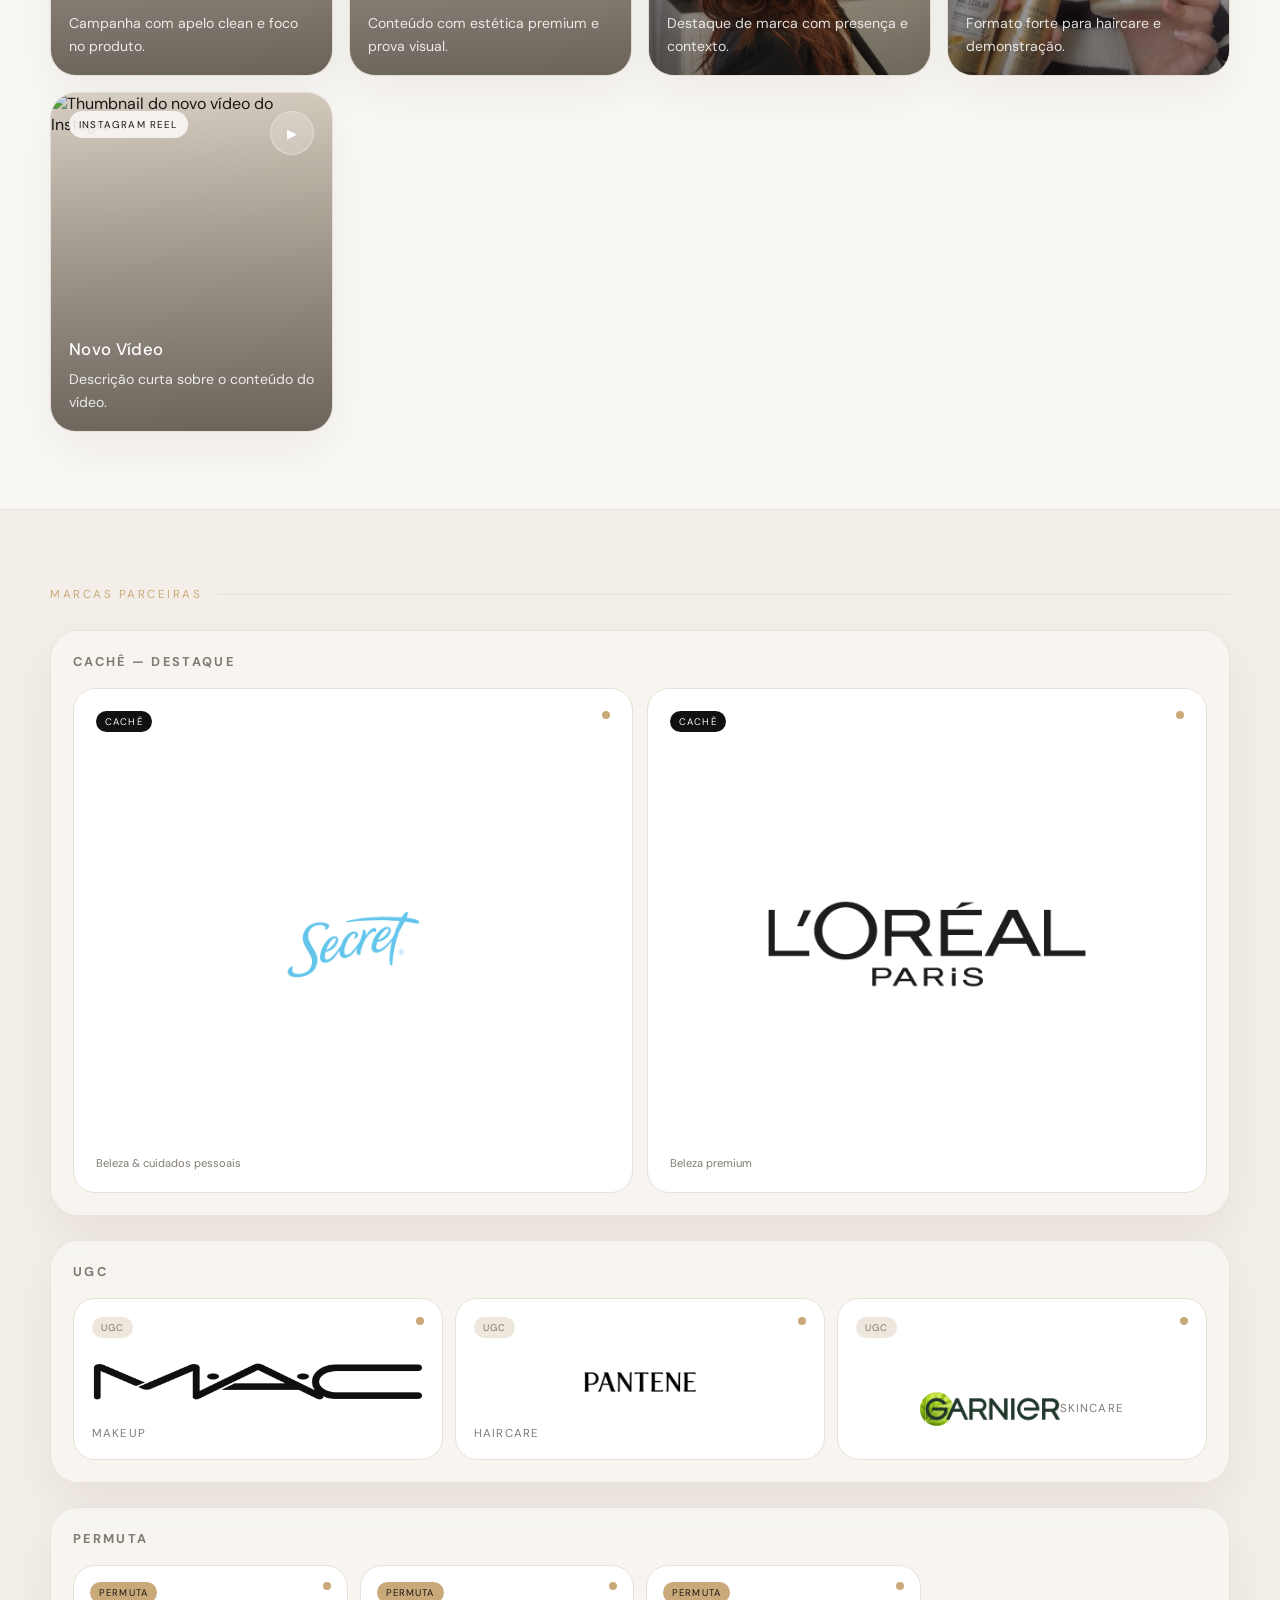
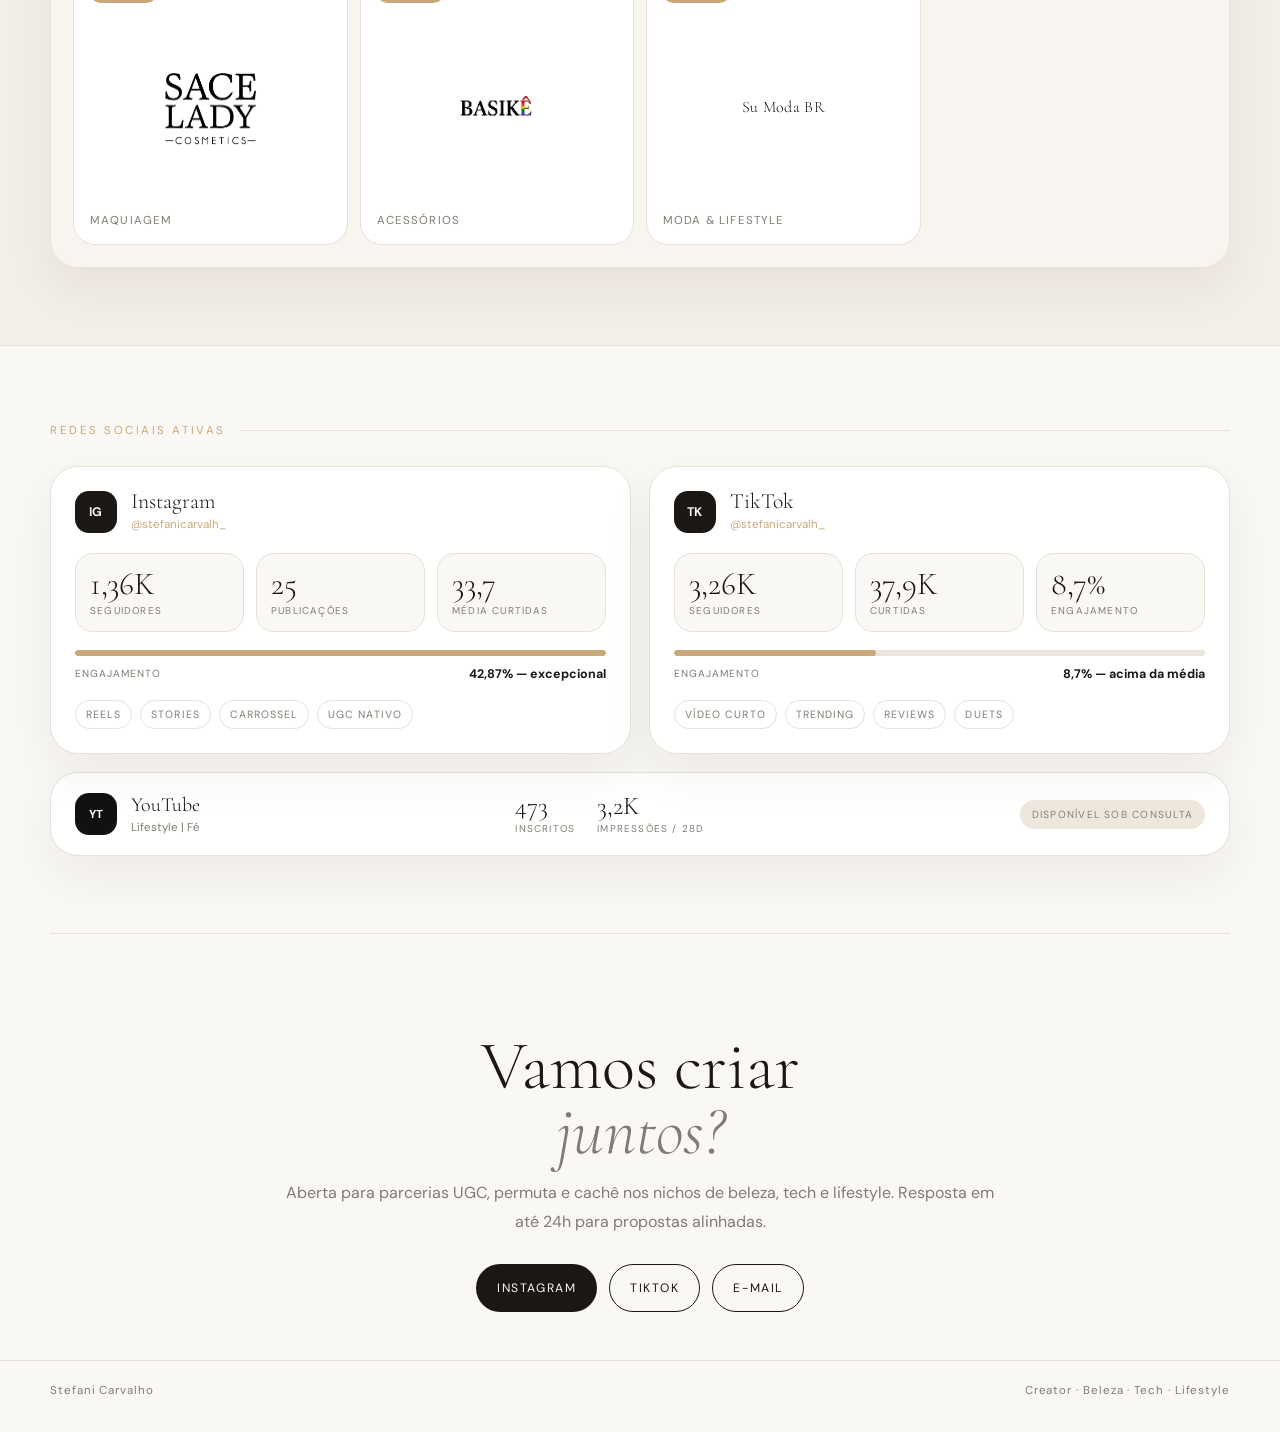
==== commit 0460baa9: "Fix HTML doctype declaration and add new video link" ====
--- a/index.html
+++ b/index.html
@@ -1,4 +1,4 @@
-﻿<!DOCTYPE html>
+<!DOCTYPE html>
 <html lang="pt-BR">
 <head>
 <meta charset="UTF-8">
@@ -33,6 +33,8 @@
       <a class="video-card" href="https://www.tiktok.com/@stefanicarvalh_/video/7616492732344995092?is_from_webapp=1&sender_device=pc&web_id=7561083606363407928" target="_blank" rel="noreferrer"><img src="../assets/loreal.png" alt="Thumbnail de L&#x27;Oréal Paris"><div class="video-tag">TikTok</div><div class="play">▶</div><div class="content"><h4>L&#x27;Oréal Paris</h4><p>Conteúdo com estética premium e prova visual.</p></div></a>
       <a class="video-card" href="https://www.instagram.com/reel/DYsLfLsJGyw/?utm_source=ig_web_button_share_sheet&igsh=MzRlODBiNWFlZA==" target="_blank" rel="noreferrer"><img src="../assets/photo-mac-store.jpg" alt="Thumbnail de MAC"><div class="video-tag">Instagram Reel</div><div class="play">▶</div><div class="content"><h4>MAC</h4><p>Destaque de marca com presença e contexto.</p></div></a>
       <a class="video-card" href="https://www.instagram.com/reel/DT6fc8AjtKD/?utm_source=ig_web_copy_link&igsh=MzRlODBiNWFlZA==" target="_blank" rel="noreferrer"><img src="../assets/photo-pantene.jpg" alt="Thumbnail de Pantene"><div class="video-tag">Instagram Reel</div><div class="play">▶</div><div class="content"><h4>Pantene</h4><p>Formato forte para haircare e demonstração.</p></div></a>
+      <a class="video-card" href="https://www.instagram.com/reel/DZYaNGkJZJ6/?utm_source=ig_web_button_share_sheet&igsh=MzRlODBiNWFlZA==" target="_blank" rel="noreferrer"><img src="../assets/photo-garnier-toque-seco.jpg" alt="Thumbnail do novo vídeo do Instagram"><div class="video-tag">Instagram Reel</div><div class="play">▶</div><div class="content"><h4>Novo Vídeo</h4><p>Descrição curta sobre o conteúdo do vídeo.</p></div></a>
+    
     </div></section>
   <section id="marcas" class="section brands-wrap"><div class="container"><div class="label">Marcas parceiras</div><div class="brand-groups">
     <div class="brand-group"><div class="brand-head"><h3>Cachê — destaque</h3></div><div class="brand-grid big">
@@ -56,5 +58,3 @@
 <footer class="footer"><div class="container footer-inner"><div>Stefani Carvalho</div><div>Creator · Beleza · Tech · Lifestyle</div></div></footer>
 </body>
 </html>
-
-
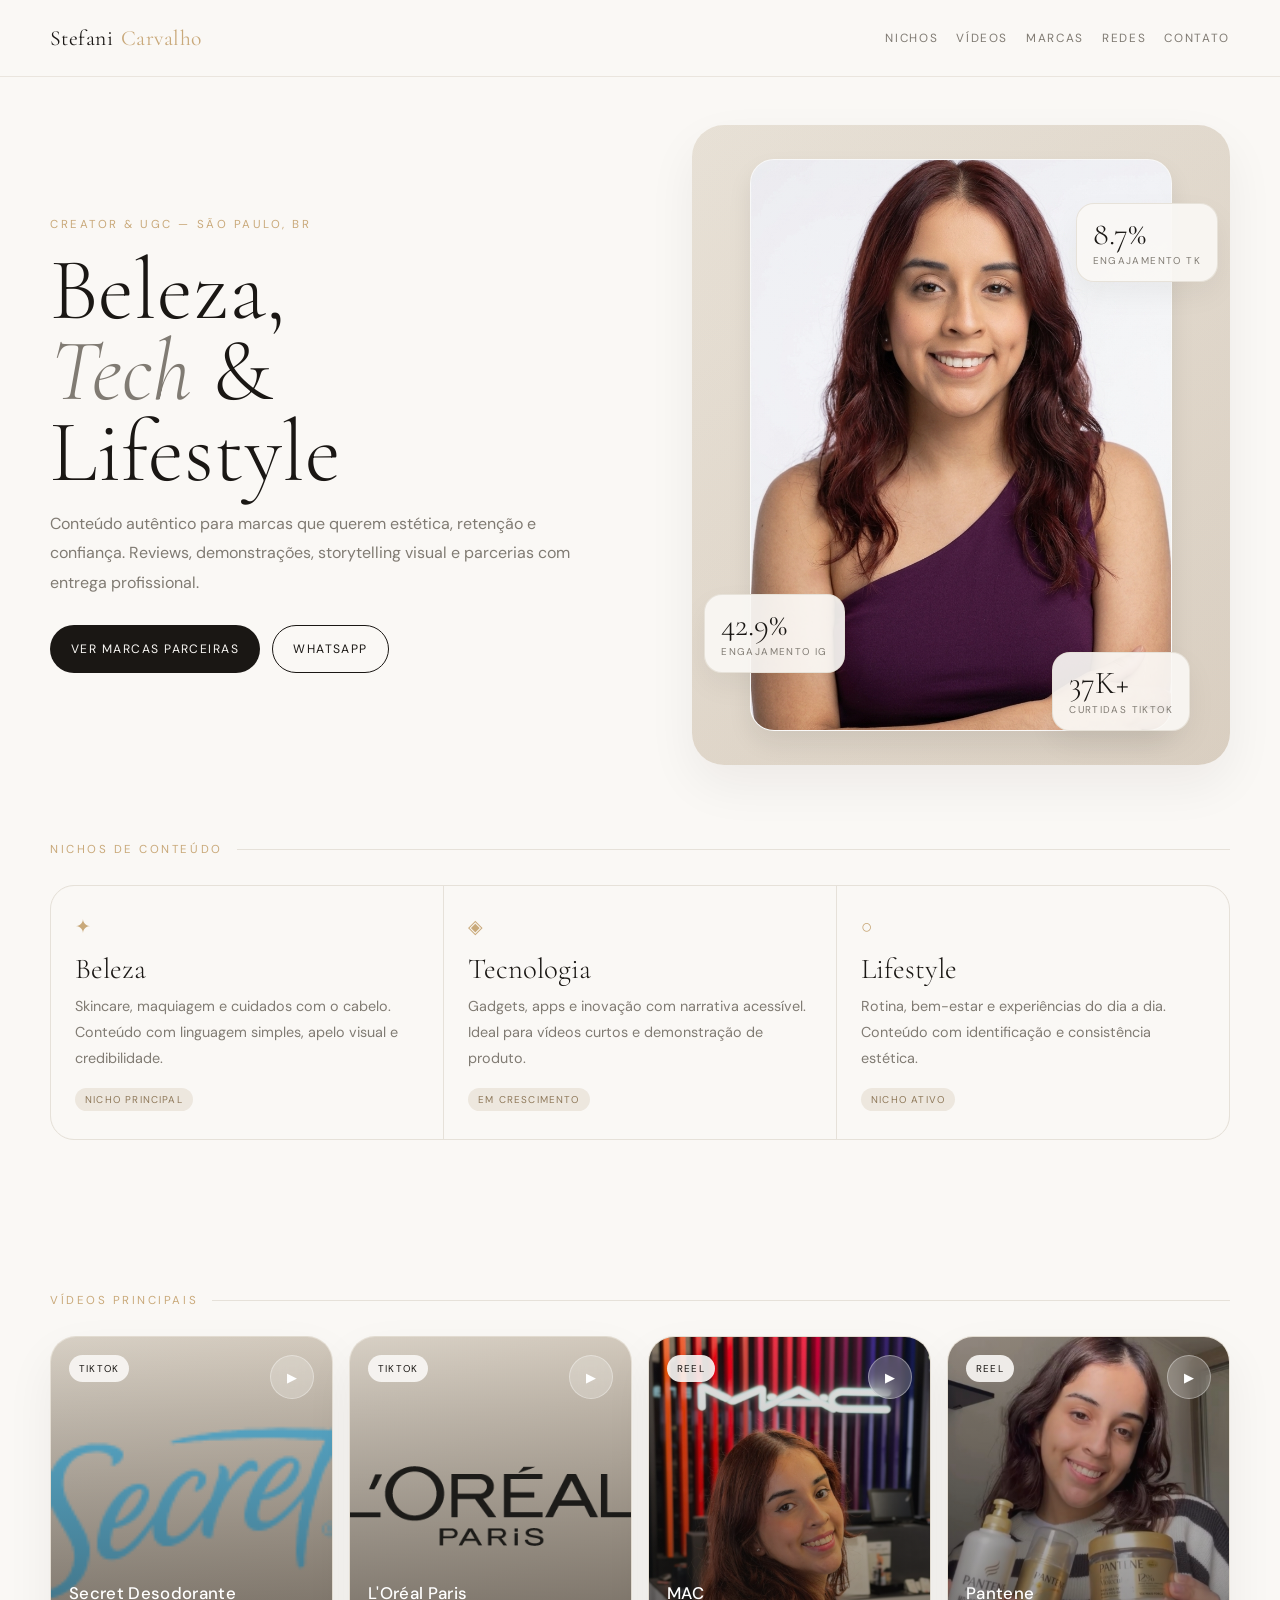
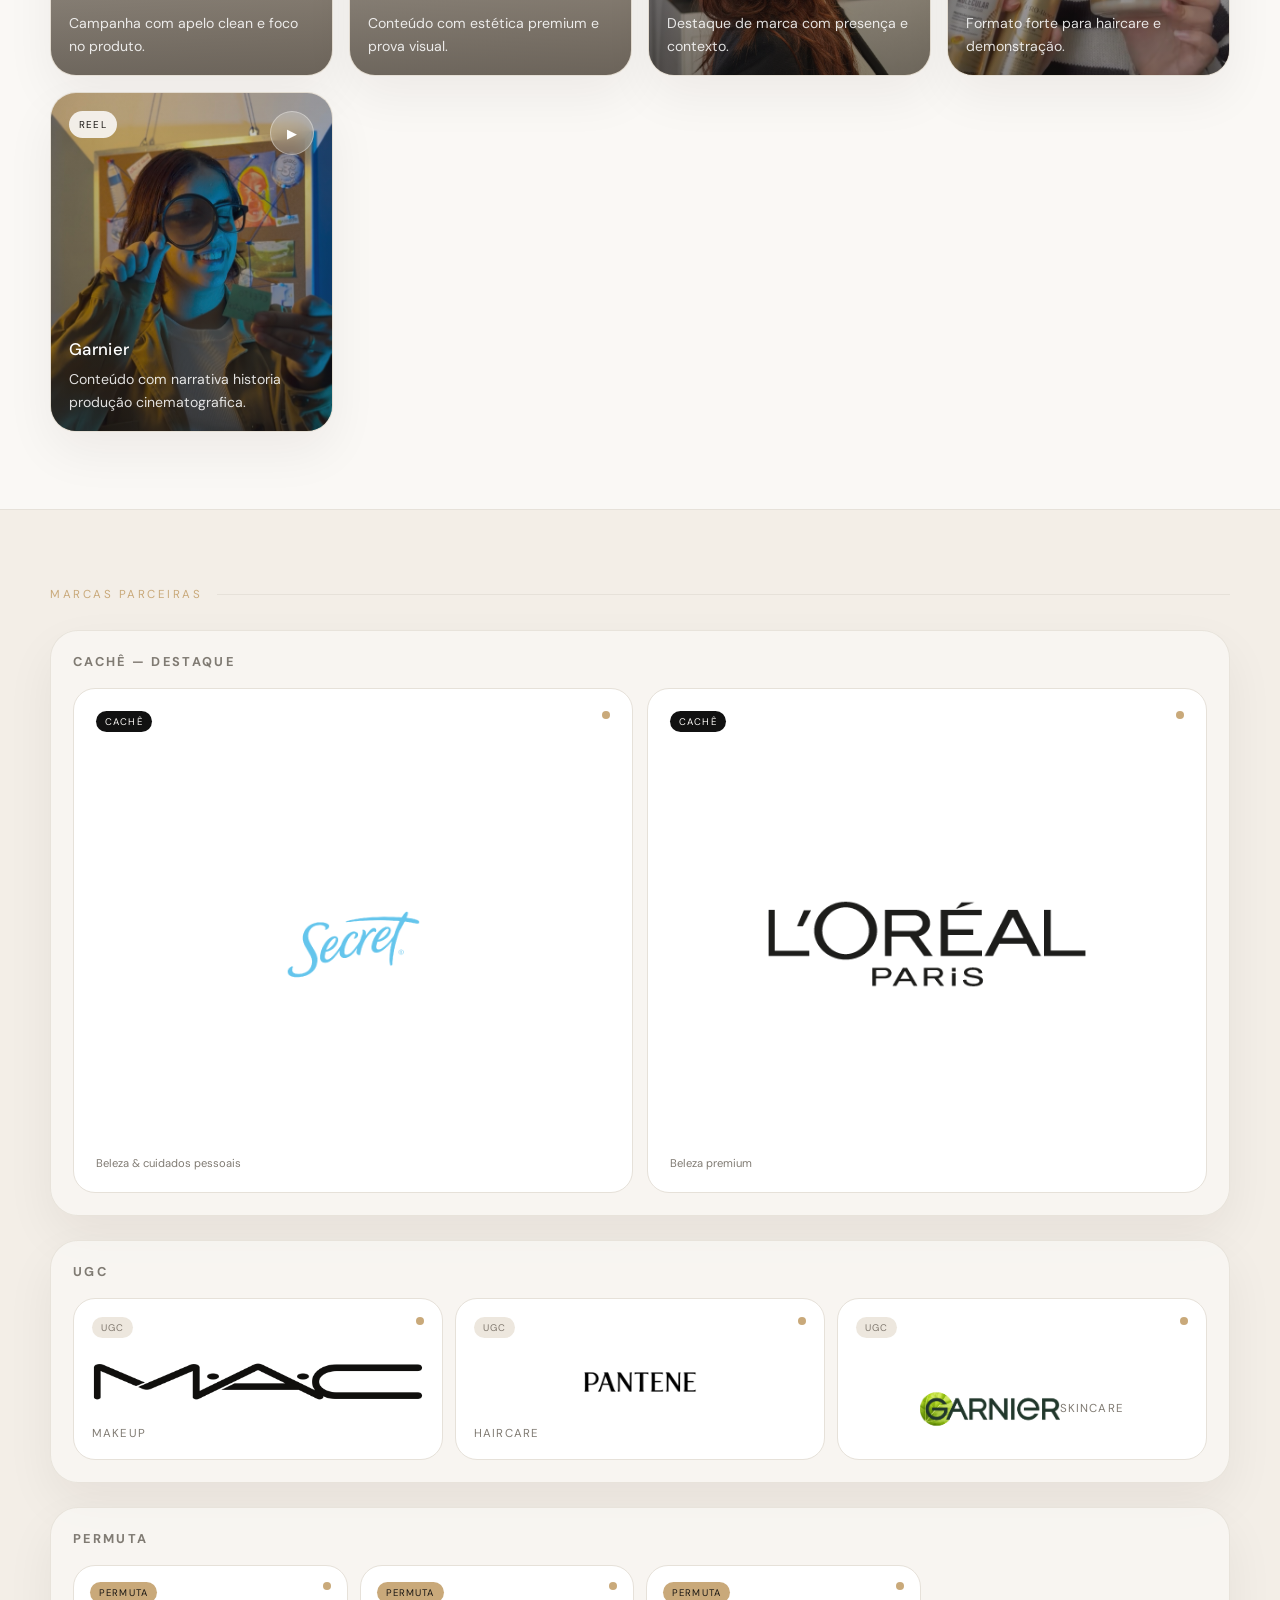
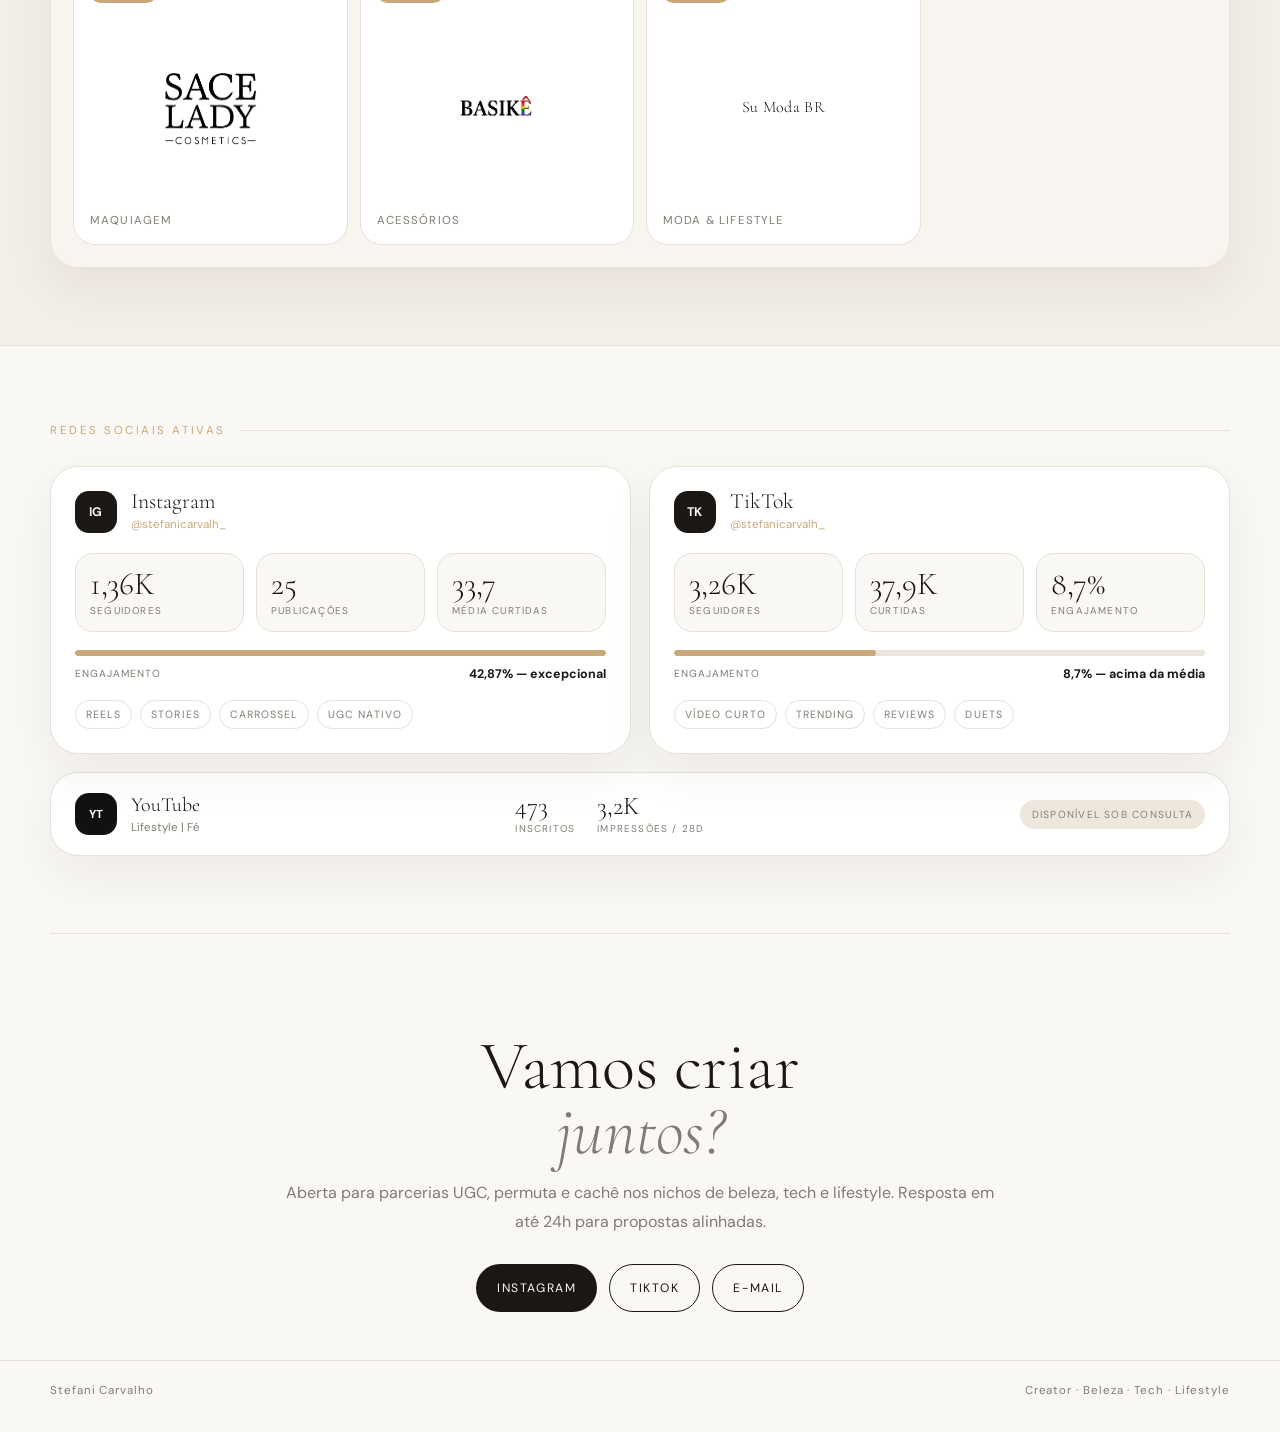
==== commit ecce8d0a: "Update video cards in the videos section Added new Instagram video cards and updated existing ones i" ====
--- a/index.html
+++ b/index.html
@@ -31,9 +31,9 @@
   <section id="videos" class="section container"><div class="label">Vídeos principais</div><div class="video-strip">
       <a class="video-card" href="https://www.tiktok.com/@stefanicarvalh_/video/7643970516360924424?is_from_webapp=1&sender_device=pc&web_id=7561083606363407928" target="_blank" rel="noreferrer"><img src="../assets/secret.png" alt="Thumbnail de Secret Desodorante"><div class="video-tag">TikTok</div><div class="play">▶</div><div class="content"><h4>Secret Desodorante</h4><p>Campanha com apelo clean e foco no produto.</p></div></a>
       <a class="video-card" href="https://www.tiktok.com/@stefanicarvalh_/video/7616492732344995092?is_from_webapp=1&sender_device=pc&web_id=7561083606363407928" target="_blank" rel="noreferrer"><img src="../assets/loreal.png" alt="Thumbnail de L&#x27;Oréal Paris"><div class="video-tag">TikTok</div><div class="play">▶</div><div class="content"><h4>L&#x27;Oréal Paris</h4><p>Conteúdo com estética premium e prova visual.</p></div></a>
-      <a class="video-card" href="https://www.instagram.com/reel/DYsLfLsJGyw/?utm_source=ig_web_button_share_sheet&igsh=MzRlODBiNWFlZA==" target="_blank" rel="noreferrer"><img src="../assets/photo-mac-store.jpg" alt="Thumbnail de MAC"><div class="video-tag">Instagram Reel</div><div class="play">▶</div><div class="content"><h4>MAC</h4><p>Destaque de marca com presença e contexto.</p></div></a>
-      <a class="video-card" href="https://www.instagram.com/reel/DT6fc8AjtKD/?utm_source=ig_web_copy_link&igsh=MzRlODBiNWFlZA==" target="_blank" rel="noreferrer"><img src="../assets/photo-pantene.jpg" alt="Thumbnail de Pantene"><div class="video-tag">Instagram Reel</div><div class="play">▶</div><div class="content"><h4>Pantene</h4><p>Formato forte para haircare e demonstração.</p></div></a>
-      <a class="video-card" href="https://www.instagram.com/reel/DZYaNGkJZJ6/?utm_source=ig_web_button_share_sheet&igsh=MzRlODBiNWFlZA==" target="_blank" rel="noreferrer"><img src="../assets/photo-garnier-toque-seco.jpg" alt="Thumbnail do novo vídeo do Instagram"><div class="video-tag">Instagram Reel</div><div class="play">▶</div><div class="content"><h4>Novo Vídeo</h4><p>Descrição curta sobre o conteúdo do vídeo.</p></div></a>
+      <a class="video-card" href="https://www.instagram.com/reel/DYsLfLsJGyw/?utm_source=ig_web_button_share_sheet&igsh=MzRlODBiNWFlZA==" target="_blank" rel="noreferrer"><img src="../assets/photo-mac-store.jpg" alt="Thumbnail de MAC"><div class="video-tag">Reel</div><div class="play">▶</div><div class="content"><h4>MAC</h4><p>Destaque de marca com presença e contexto.</p></div></a>
+      <a class="video-card" href="https://www.instagram.com/reel/DT6fc8AjtKD/?utm_source=ig_web_copy_link&igsh=MzRlODBiNWFlZA==" target="_blank" rel="noreferrer"><img src="../assets/photo-pantene.jpg" alt="Thumbnail de Pantene"><div class="video-tag">Reel</div><div class="play">▶</div><div class="content"><h4>Pantene</h4><p>Formato forte para haircare e demonstração.</p></div></a>
+      <a class="video-card" href="https://www.instagram.com/reel/DZYaNGkJZJ6/?utm_source=ig_web_button_share_sheet&igsh=MzRlODBiNWFlZA==" target="_blank" rel="noreferrer"><img src="../assets/photo-garnier-toque-seco.JPEG" alt="Thumbnail do novo vídeo do Instagram"><div class="video-tag">Reel</div><div class="play">▶</div><div class="content"><h4>Garnier</h4><p>Conteúdo com narrativa historia produção cinematografica.</p></div></a>
     
     </div></section>
   <section id="marcas" class="section brands-wrap"><div class="container"><div class="label">Marcas parceiras</div><div class="brand-groups">
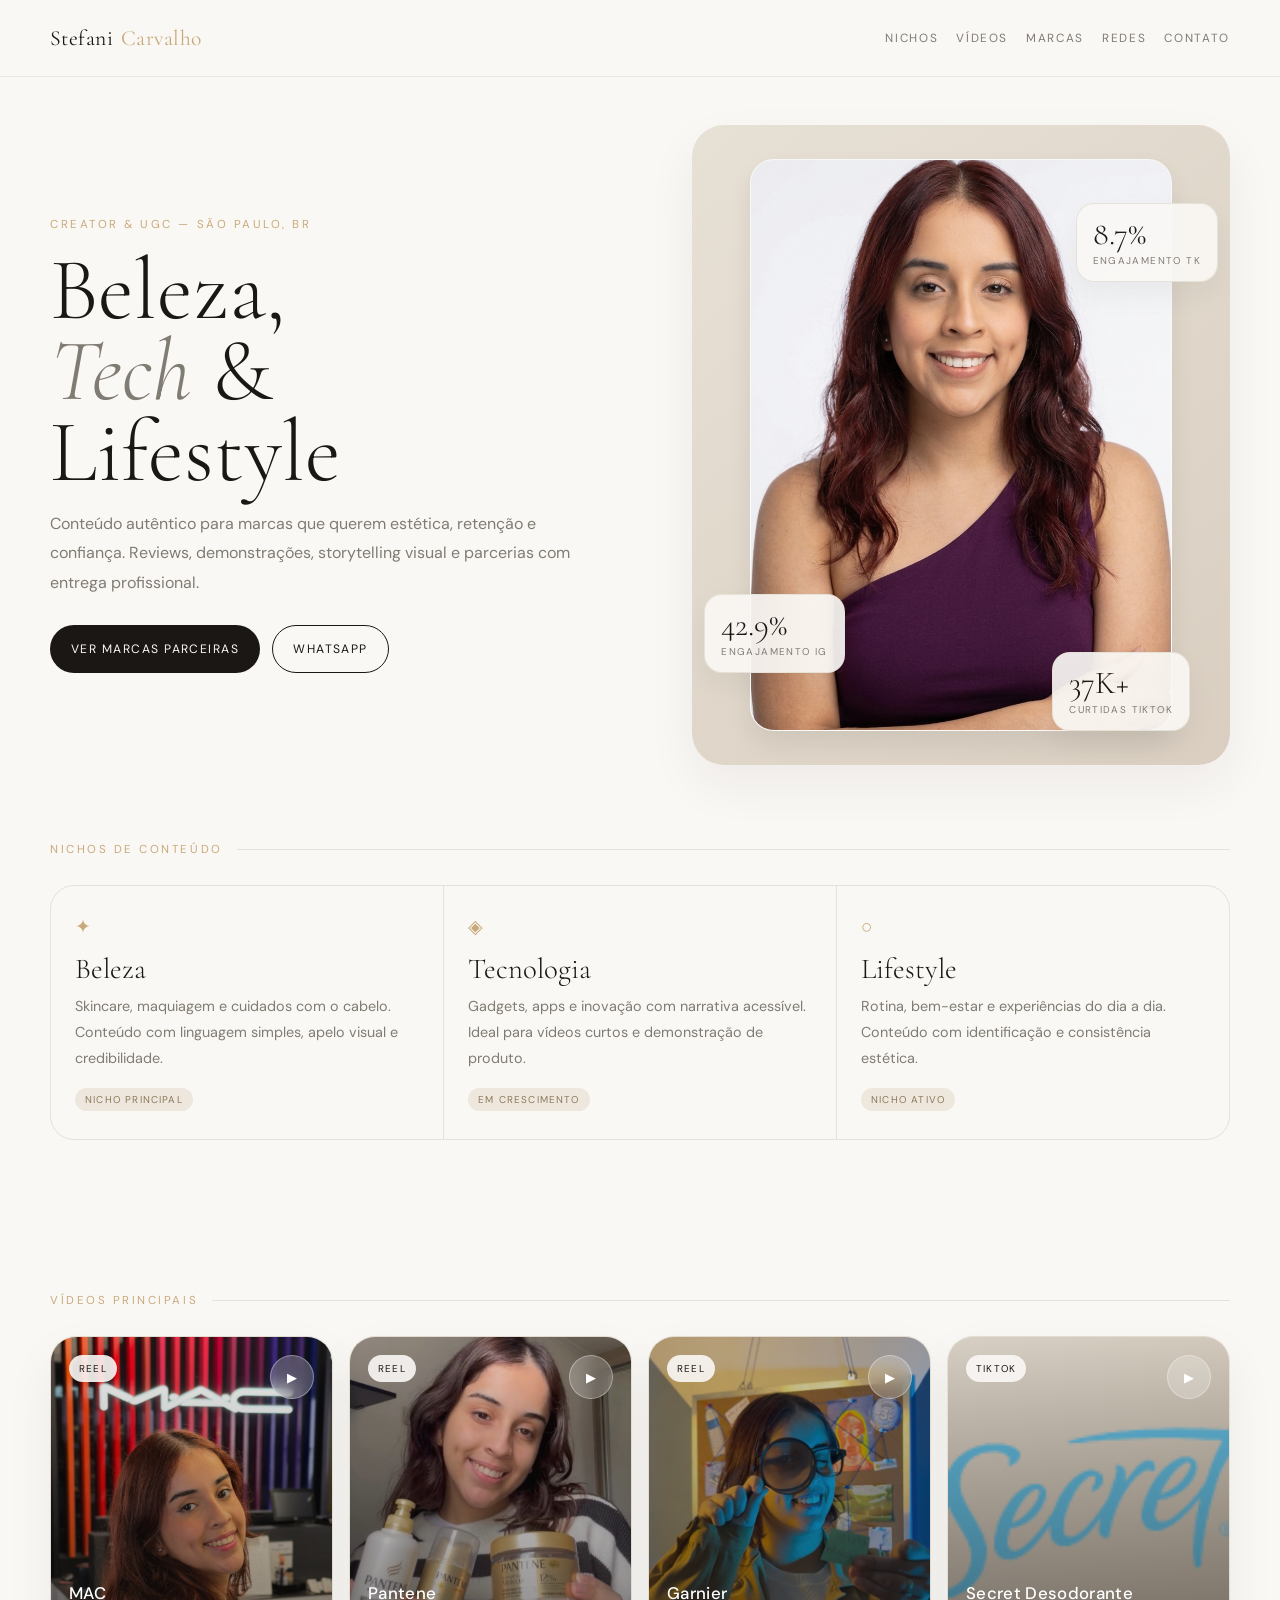
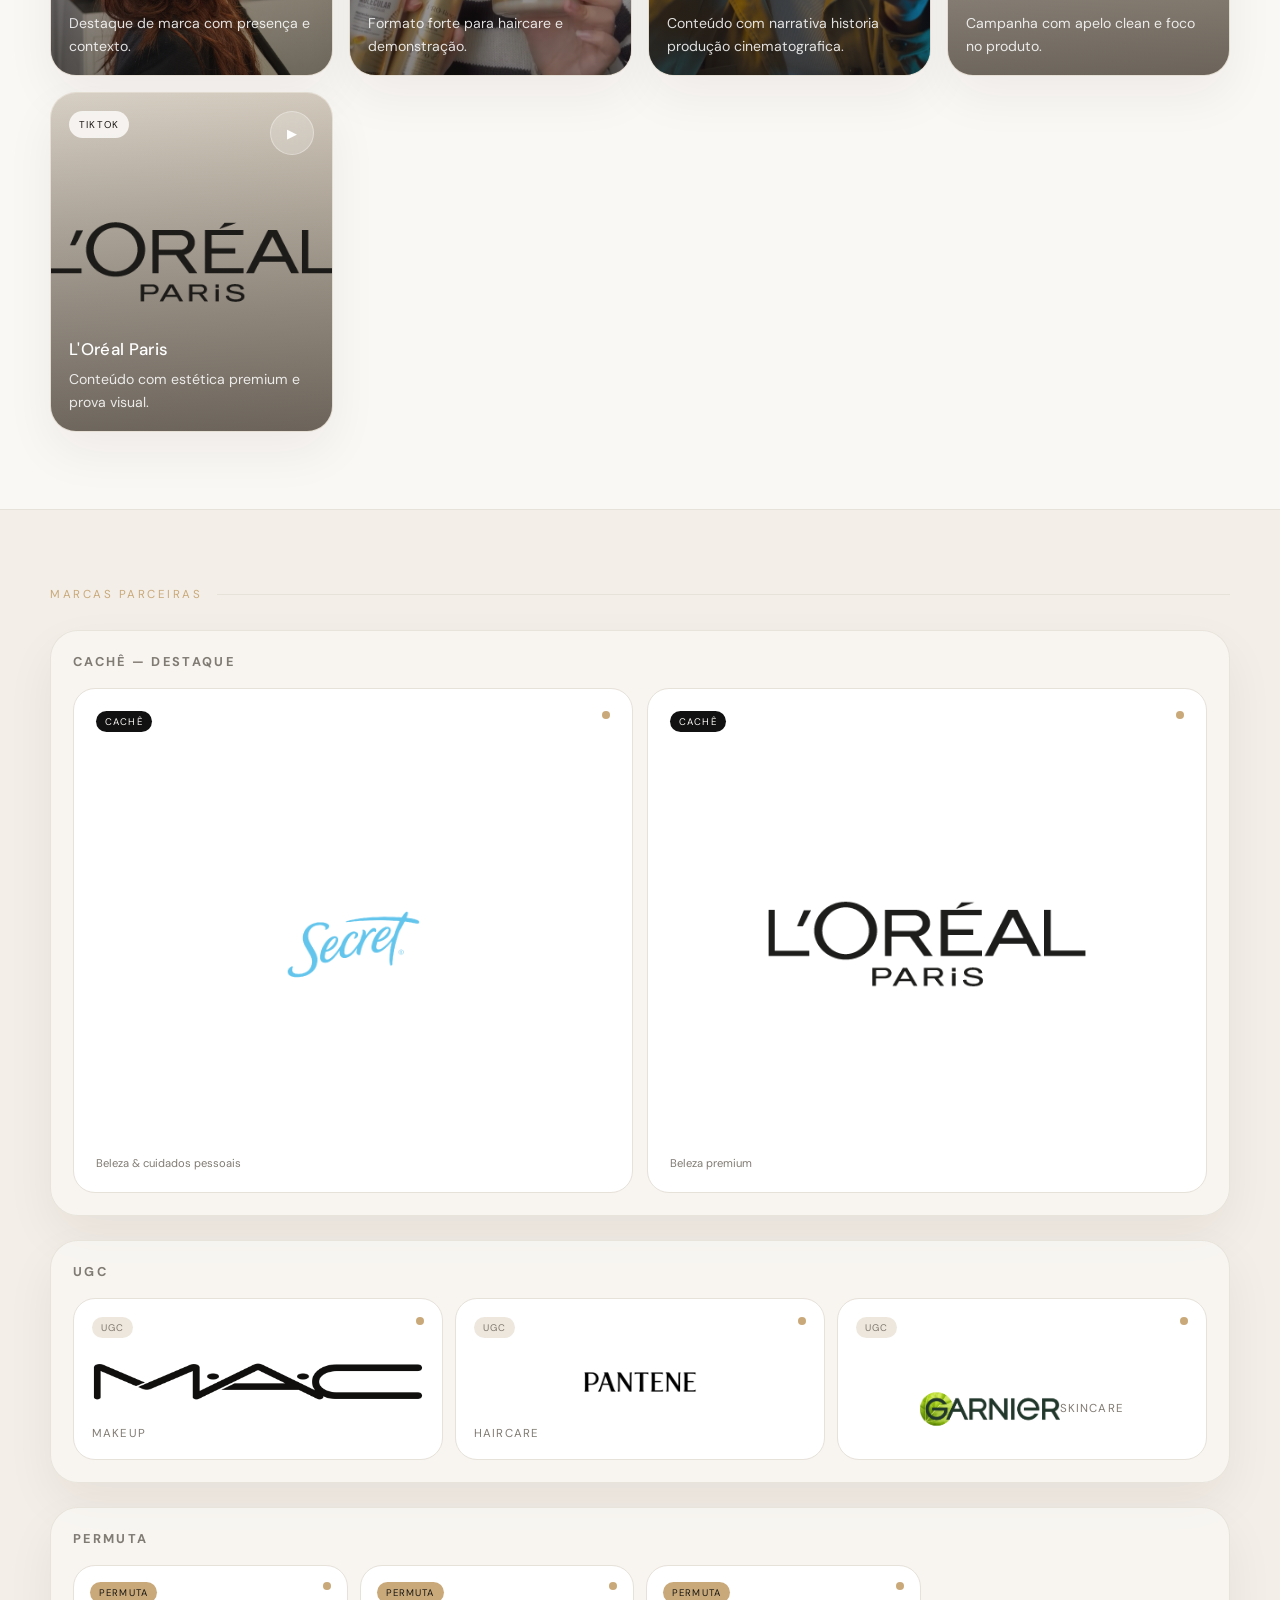
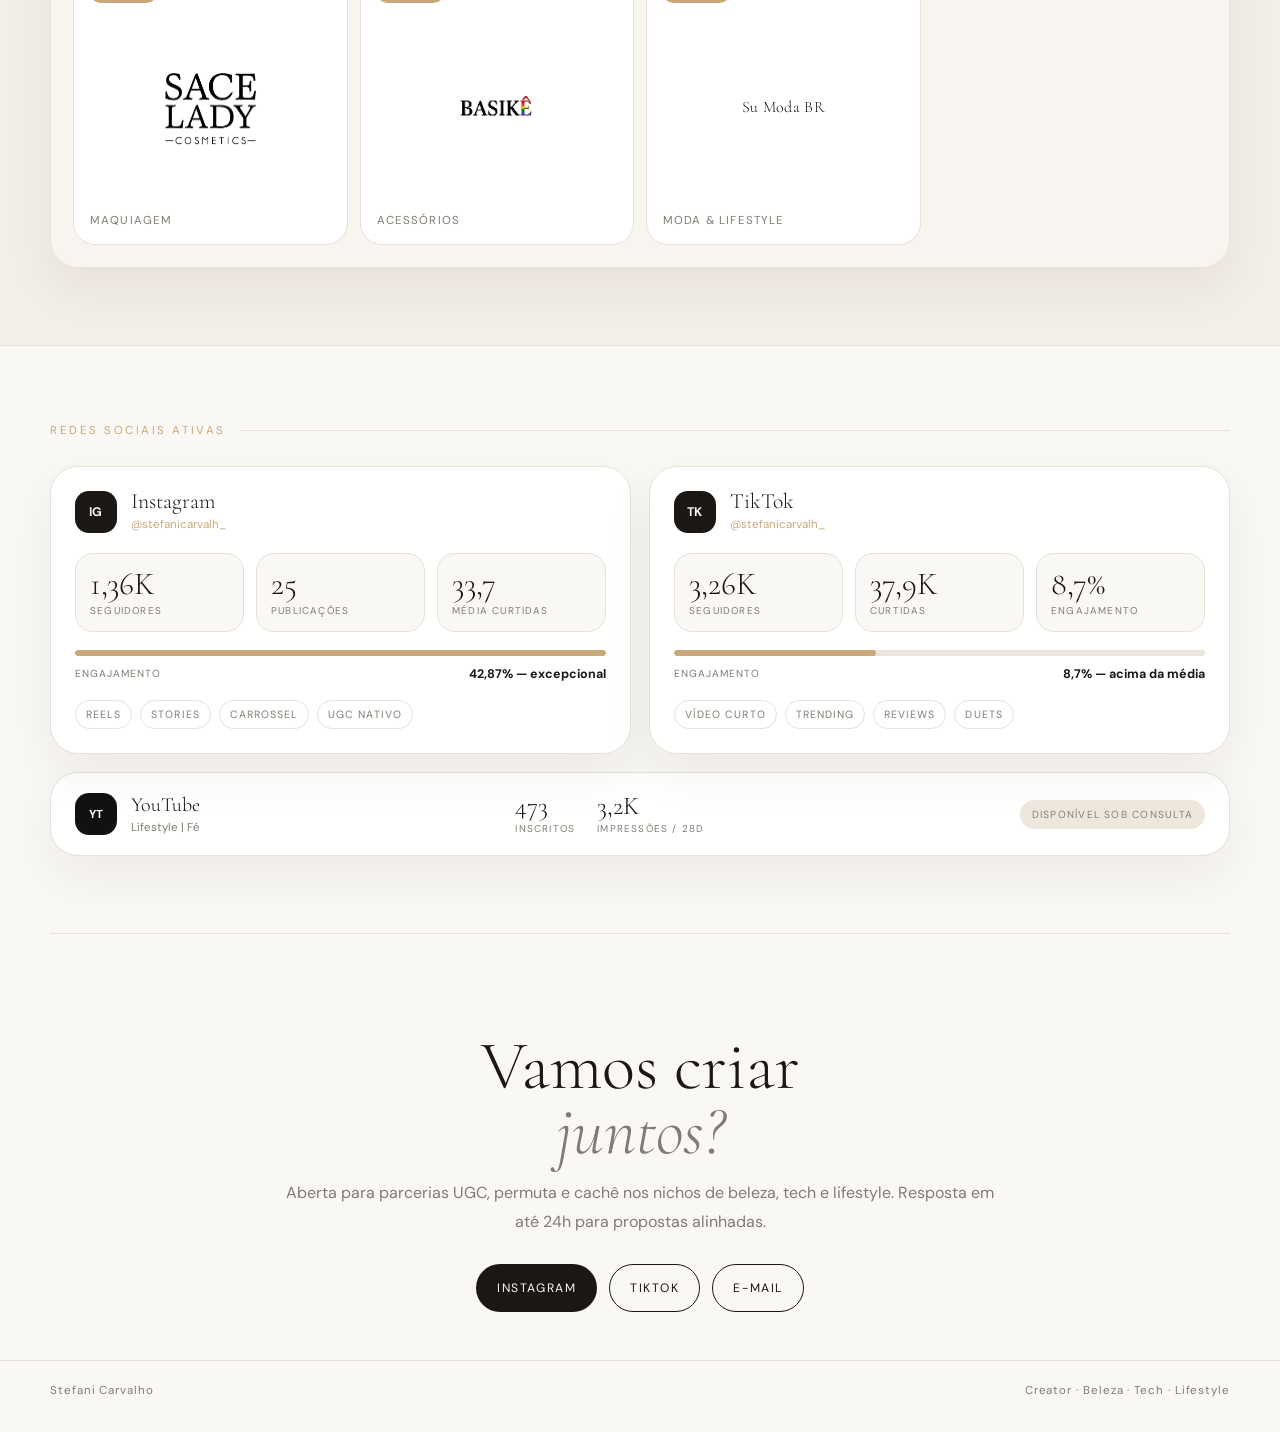
==== commit 2d7d4028: "Add new video cards for TikTok content Updated video cards in the main videos section to include new" ====
--- a/index.html
+++ b/index.html
@@ -29,12 +29,11 @@
   </section>
   <section id="nichos" class="section container"><div class="label">Nichos de conteúdo</div><div class="grid-3"><article class="card"><div class="icon">✦</div><h3>Beleza</h3><p>Skincare, maquiagem e cuidados com o cabelo. Conteúdo com linguagem simples, apelo visual e credibilidade.</p><span class="badge">Nicho principal</span></article><article class="card"><div class="icon">◈</div><h3>Tecnologia</h3><p>Gadgets, apps e inovação com narrativa acessível. Ideal para vídeos curtos e demonstração de produto.</p><span class="badge">Em crescimento</span></article><article class="card"><div class="icon">○</div><h3>Lifestyle</h3><p>Rotina, bem-estar e experiências do dia a dia. Conteúdo com identificação e consistência estética.</p><span class="badge">Nicho ativo</span></article></div></section>
   <section id="videos" class="section container"><div class="label">Vídeos principais</div><div class="video-strip">
-      <a class="video-card" href="https://www.tiktok.com/@stefanicarvalh_/video/7643970516360924424?is_from_webapp=1&sender_device=pc&web_id=7561083606363407928" target="_blank" rel="noreferrer"><img src="../assets/secret.png" alt="Thumbnail de Secret Desodorante"><div class="video-tag">TikTok</div><div class="play">▶</div><div class="content"><h4>Secret Desodorante</h4><p>Campanha com apelo clean e foco no produto.</p></div></a>
-      <a class="video-card" href="https://www.tiktok.com/@stefanicarvalh_/video/7616492732344995092?is_from_webapp=1&sender_device=pc&web_id=7561083606363407928" target="_blank" rel="noreferrer"><img src="../assets/loreal.png" alt="Thumbnail de L&#x27;Oréal Paris"><div class="video-tag">TikTok</div><div class="play">▶</div><div class="content"><h4>L&#x27;Oréal Paris</h4><p>Conteúdo com estética premium e prova visual.</p></div></a>
       <a class="video-card" href="https://www.instagram.com/reel/DYsLfLsJGyw/?utm_source=ig_web_button_share_sheet&igsh=MzRlODBiNWFlZA==" target="_blank" rel="noreferrer"><img src="../assets/photo-mac-store.jpg" alt="Thumbnail de MAC"><div class="video-tag">Reel</div><div class="play">▶</div><div class="content"><h4>MAC</h4><p>Destaque de marca com presença e contexto.</p></div></a>
       <a class="video-card" href="https://www.instagram.com/reel/DT6fc8AjtKD/?utm_source=ig_web_copy_link&igsh=MzRlODBiNWFlZA==" target="_blank" rel="noreferrer"><img src="../assets/photo-pantene.jpg" alt="Thumbnail de Pantene"><div class="video-tag">Reel</div><div class="play">▶</div><div class="content"><h4>Pantene</h4><p>Formato forte para haircare e demonstração.</p></div></a>
       <a class="video-card" href="https://www.instagram.com/reel/DZYaNGkJZJ6/?utm_source=ig_web_button_share_sheet&igsh=MzRlODBiNWFlZA==" target="_blank" rel="noreferrer"><img src="../assets/photo-garnier-toque-seco.JPEG" alt="Thumbnail do novo vídeo do Instagram"><div class="video-tag">Reel</div><div class="play">▶</div><div class="content"><h4>Garnier</h4><p>Conteúdo com narrativa historia produção cinematografica.</p></div></a>
-    
+      <a class="video-card" href="https://www.tiktok.com/@stefanicarvalh_/video/7643970516360924424?is_from_webapp=1&sender_device=pc&web_id=7561083606363407928" target="_blank" rel="noreferrer"><img src="../assets/secret.png" alt="Thumbnail de Secret Desodorante"><div class="video-tag">TikTok</div><div class="play">▶</div><div class="content"><h4>Secret Desodorante</h4><p>Campanha com apelo clean e foco no produto.</p></div></a>
+      <a class="video-card" href="https://www.tiktok.com/@stefanicarvalh_/video/7616492732344995092?is_from_webapp=1&sender_device=pc&web_id=7561083606363407928" target="_blank" rel="noreferrer"><img src="../assets/loreal.png" alt="Thumbnail de L&#x27;Oréal Paris"><div class="video-tag">TikTok</div><div class="play">▶</div><div class="content"><h4>L&#x27;Oréal Paris</h4><p>Conteúdo com estética premium e prova visual.</p></div></a>
     </div></section>
   <section id="marcas" class="section brands-wrap"><div class="container"><div class="label">Marcas parceiras</div><div class="brand-groups">
     <div class="brand-group"><div class="brand-head"><h3>Cachê — destaque</h3></div><div class="brand-grid big">
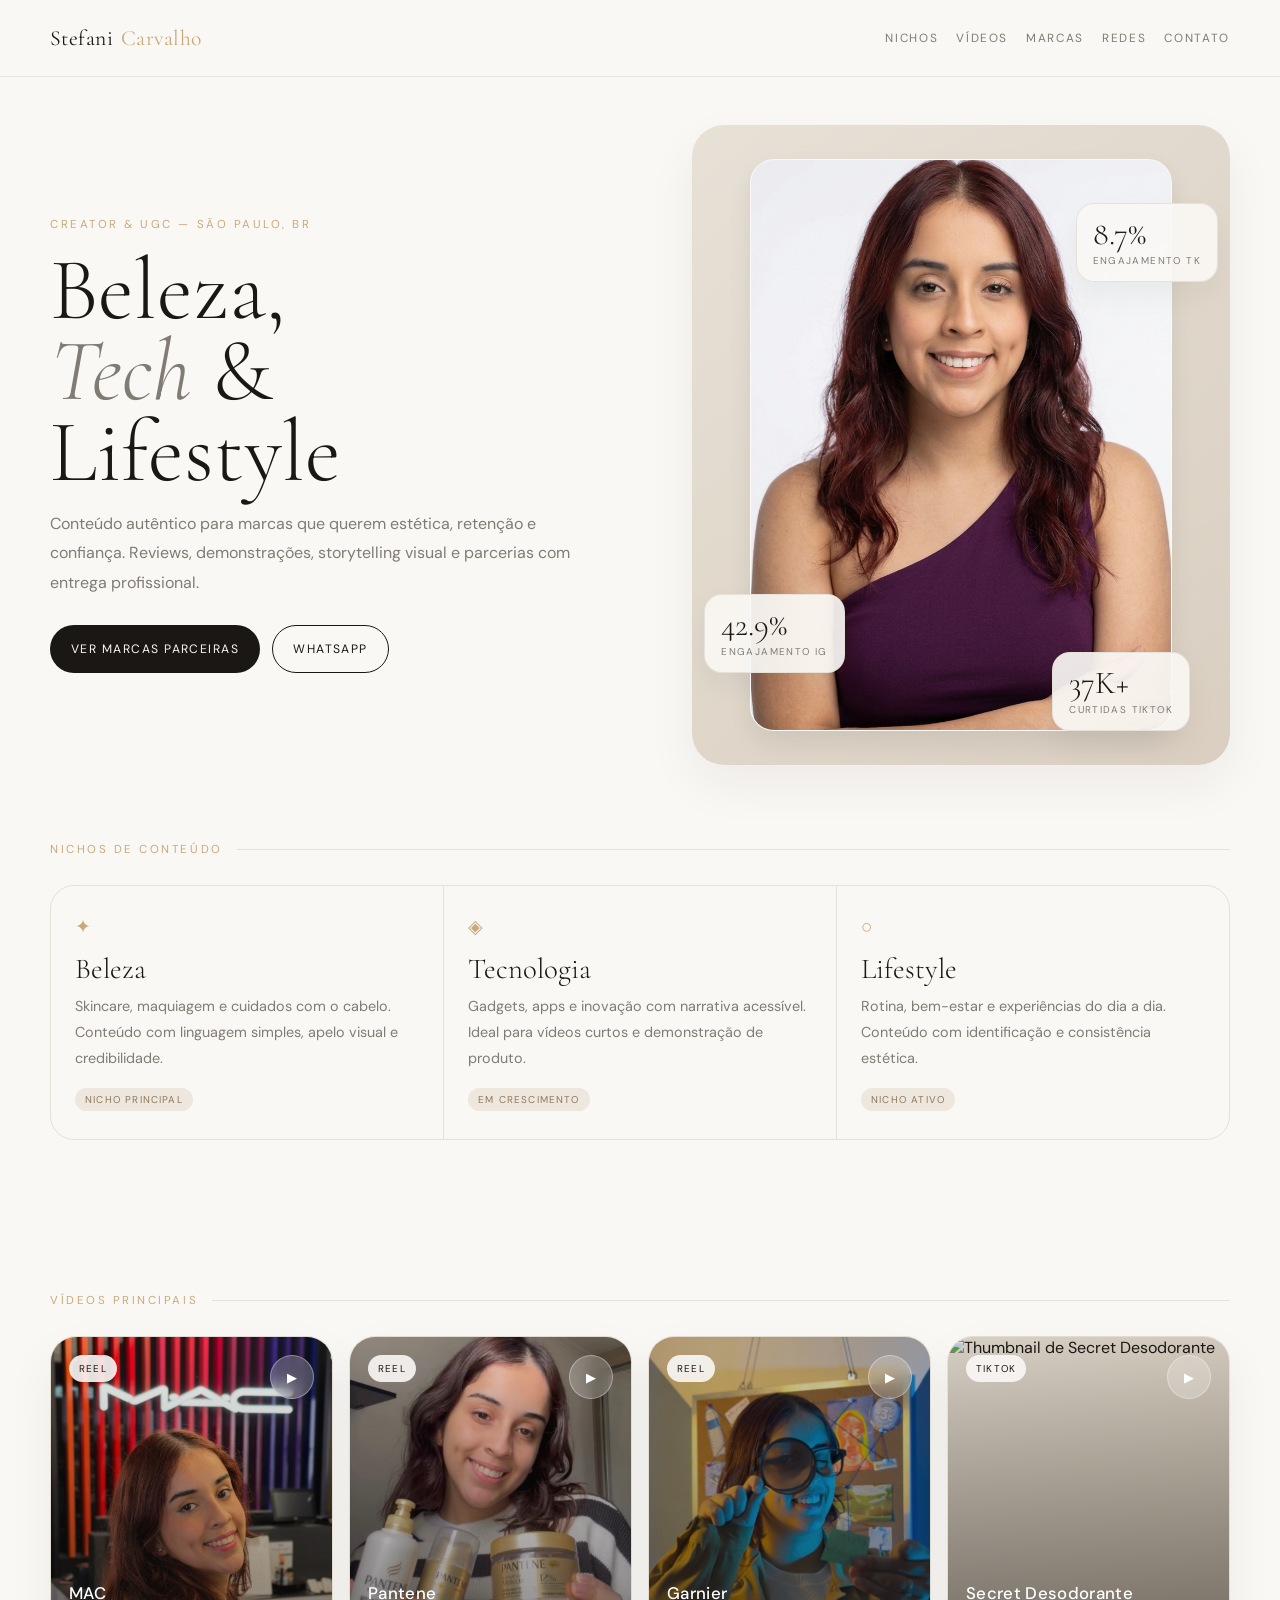
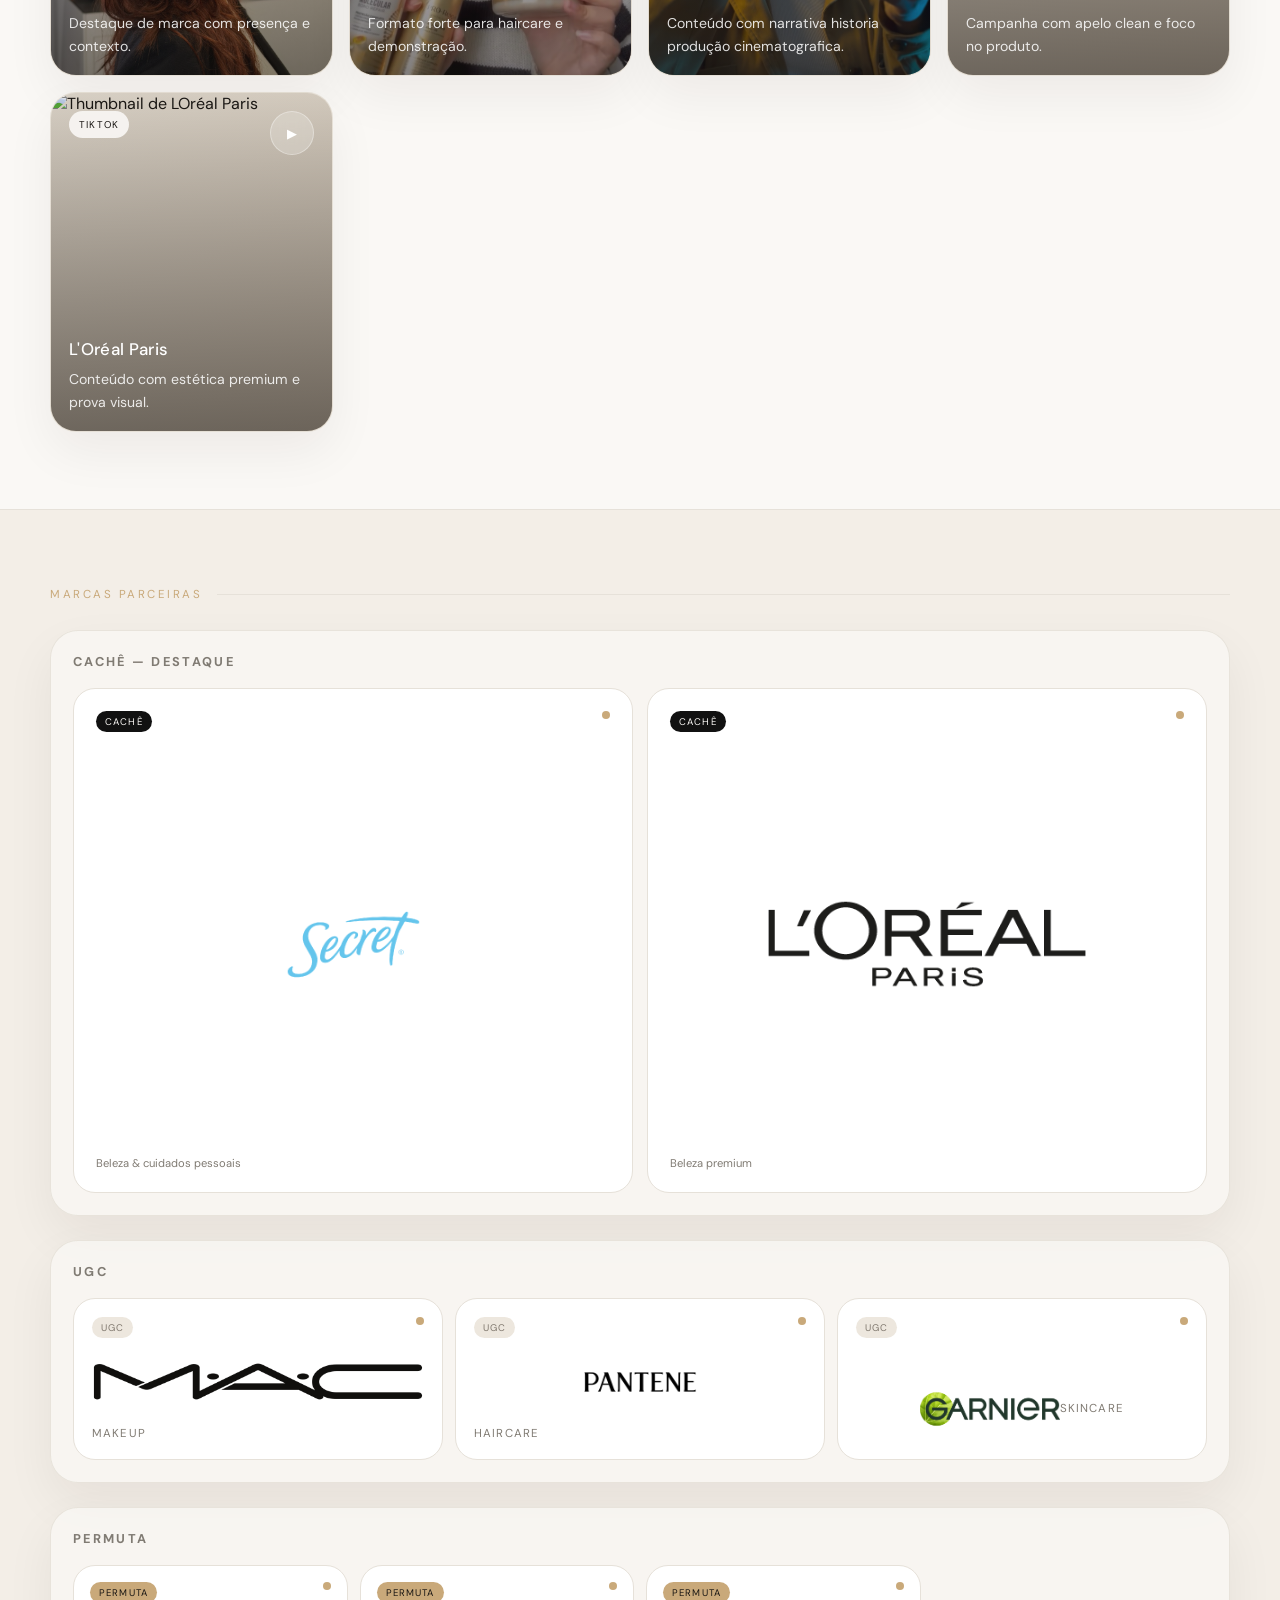
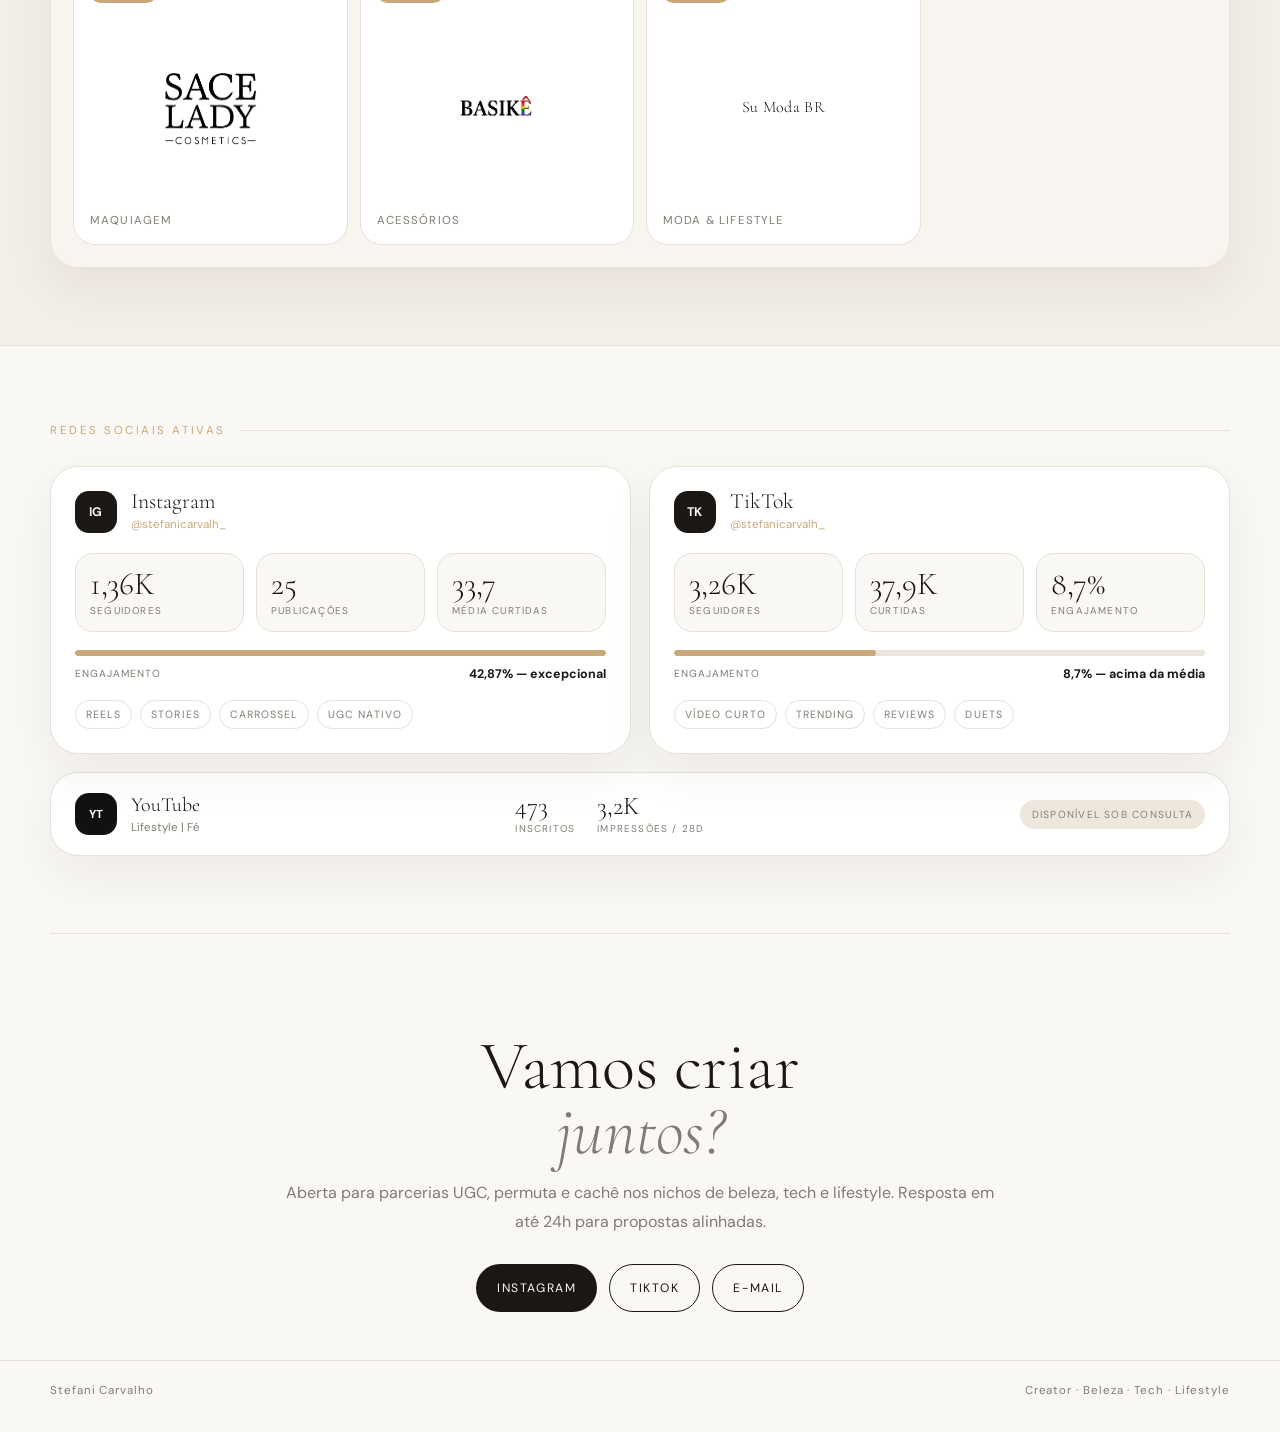
==== commit 3e483e85: "Update video cards in the videos section Removed two TikTok video cards and added two new ones with " ====
--- a/index.html
+++ b/index.html
@@ -32,8 +32,8 @@
       <a class="video-card" href="https://www.instagram.com/reel/DYsLfLsJGyw/?utm_source=ig_web_button_share_sheet&igsh=MzRlODBiNWFlZA==" target="_blank" rel="noreferrer"><img src="../assets/photo-mac-store.jpg" alt="Thumbnail de MAC"><div class="video-tag">Reel</div><div class="play">▶</div><div class="content"><h4>MAC</h4><p>Destaque de marca com presença e contexto.</p></div></a>
       <a class="video-card" href="https://www.instagram.com/reel/DT6fc8AjtKD/?utm_source=ig_web_copy_link&igsh=MzRlODBiNWFlZA==" target="_blank" rel="noreferrer"><img src="../assets/photo-pantene.jpg" alt="Thumbnail de Pantene"><div class="video-tag">Reel</div><div class="play">▶</div><div class="content"><h4>Pantene</h4><p>Formato forte para haircare e demonstração.</p></div></a>
       <a class="video-card" href="https://www.instagram.com/reel/DZYaNGkJZJ6/?utm_source=ig_web_button_share_sheet&igsh=MzRlODBiNWFlZA==" target="_blank" rel="noreferrer"><img src="../assets/photo-garnier-toque-seco.JPEG" alt="Thumbnail do novo vídeo do Instagram"><div class="video-tag">Reel</div><div class="play">▶</div><div class="content"><h4>Garnier</h4><p>Conteúdo com narrativa historia produção cinematografica.</p></div></a>
-      <a class="video-card" href="https://www.tiktok.com/@stefanicarvalh_/video/7643970516360924424?is_from_webapp=1&sender_device=pc&web_id=7561083606363407928" target="_blank" rel="noreferrer"><img src="../assets/secret.png" alt="Thumbnail de Secret Desodorante"><div class="video-tag">TikTok</div><div class="play">▶</div><div class="content"><h4>Secret Desodorante</h4><p>Campanha com apelo clean e foco no produto.</p></div></a>
-      <a class="video-card" href="https://www.tiktok.com/@stefanicarvalh_/video/7616492732344995092?is_from_webapp=1&sender_device=pc&web_id=7561083606363407928" target="_blank" rel="noreferrer"><img src="../assets/loreal.png" alt="Thumbnail de L&#x27;Oréal Paris"><div class="video-tag">TikTok</div><div class="play">▶</div><div class="content"><h4>L&#x27;Oréal Paris</h4><p>Conteúdo com estética premium e prova visual.</p></div></a>
+      <a class="video-card" href="https://www.tiktok.com/@stefanicarvalh_/video/7643970516360924424?is_from_webapp=1&sender_device=pc&web_id=7561083606363407928" target="_blank" rel="noreferrer"><img src="../assets/secret-desod.png" alt="Thumbnail de Secret Desodorante"><div class="video-tag">TikTok</div><div class="play">▶</div><div class="content"><h4>Secret Desodorante</h4><p>Campanha com apelo clean e foco no produto.</p></div></a>
+      <a class="video-card" href="https://www.tiktok.com/@stefanicarvalh_/video/7616492732344995092?is_from_webapp=1&sender_device=pc&web_id=7561083606363407928" target="_blank" rel="noreferrer"><img src="../assets/elseve-colageno.png" alt="Thumbnail de LOréal Paris"><div class="video-tag">TikTok</div><div class="play">▶</div><div class="content"><h4>L&#x27;Oréal Paris</h4><p>Conteúdo com estética premium e prova visual.</p></div></a>
     </div></section>
   <section id="marcas" class="section brands-wrap"><div class="container"><div class="label">Marcas parceiras</div><div class="brand-groups">
     <div class="brand-group"><div class="brand-head"><h3>Cachê — destaque</h3></div><div class="brand-grid big">
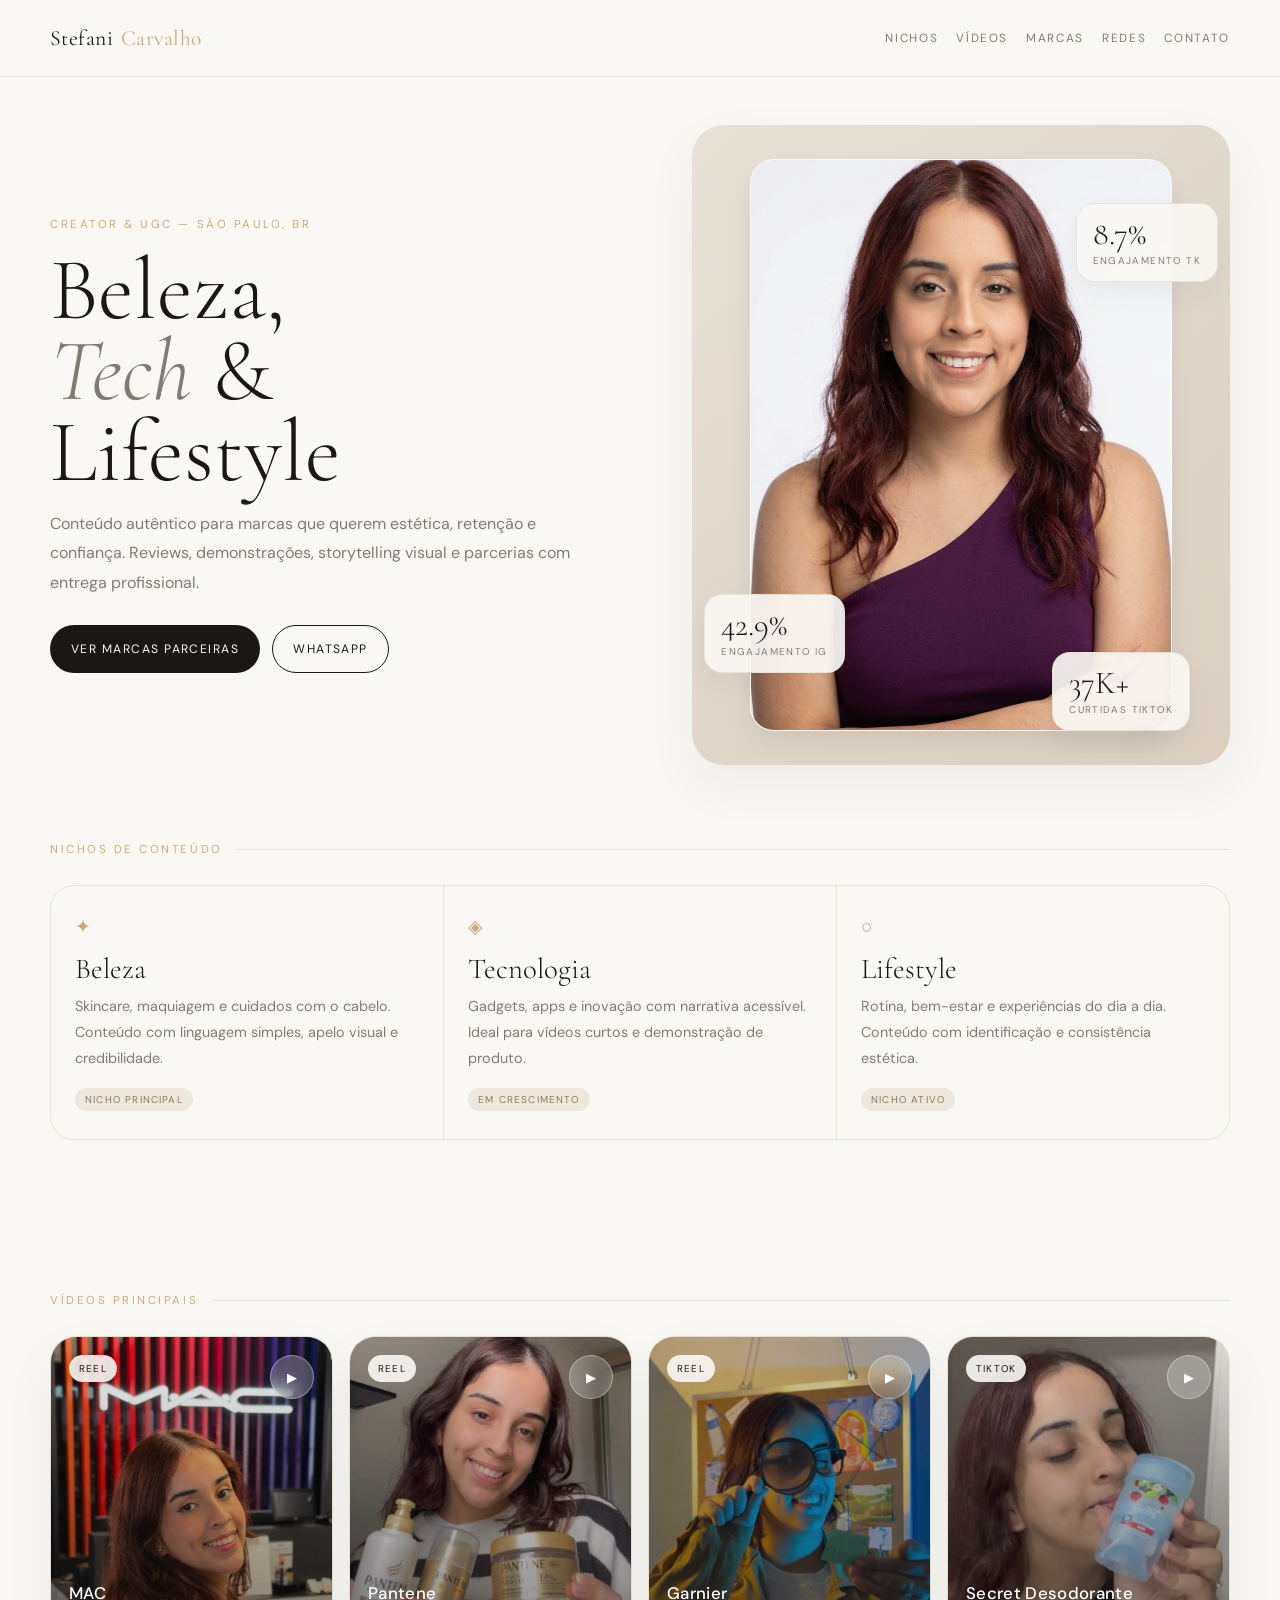
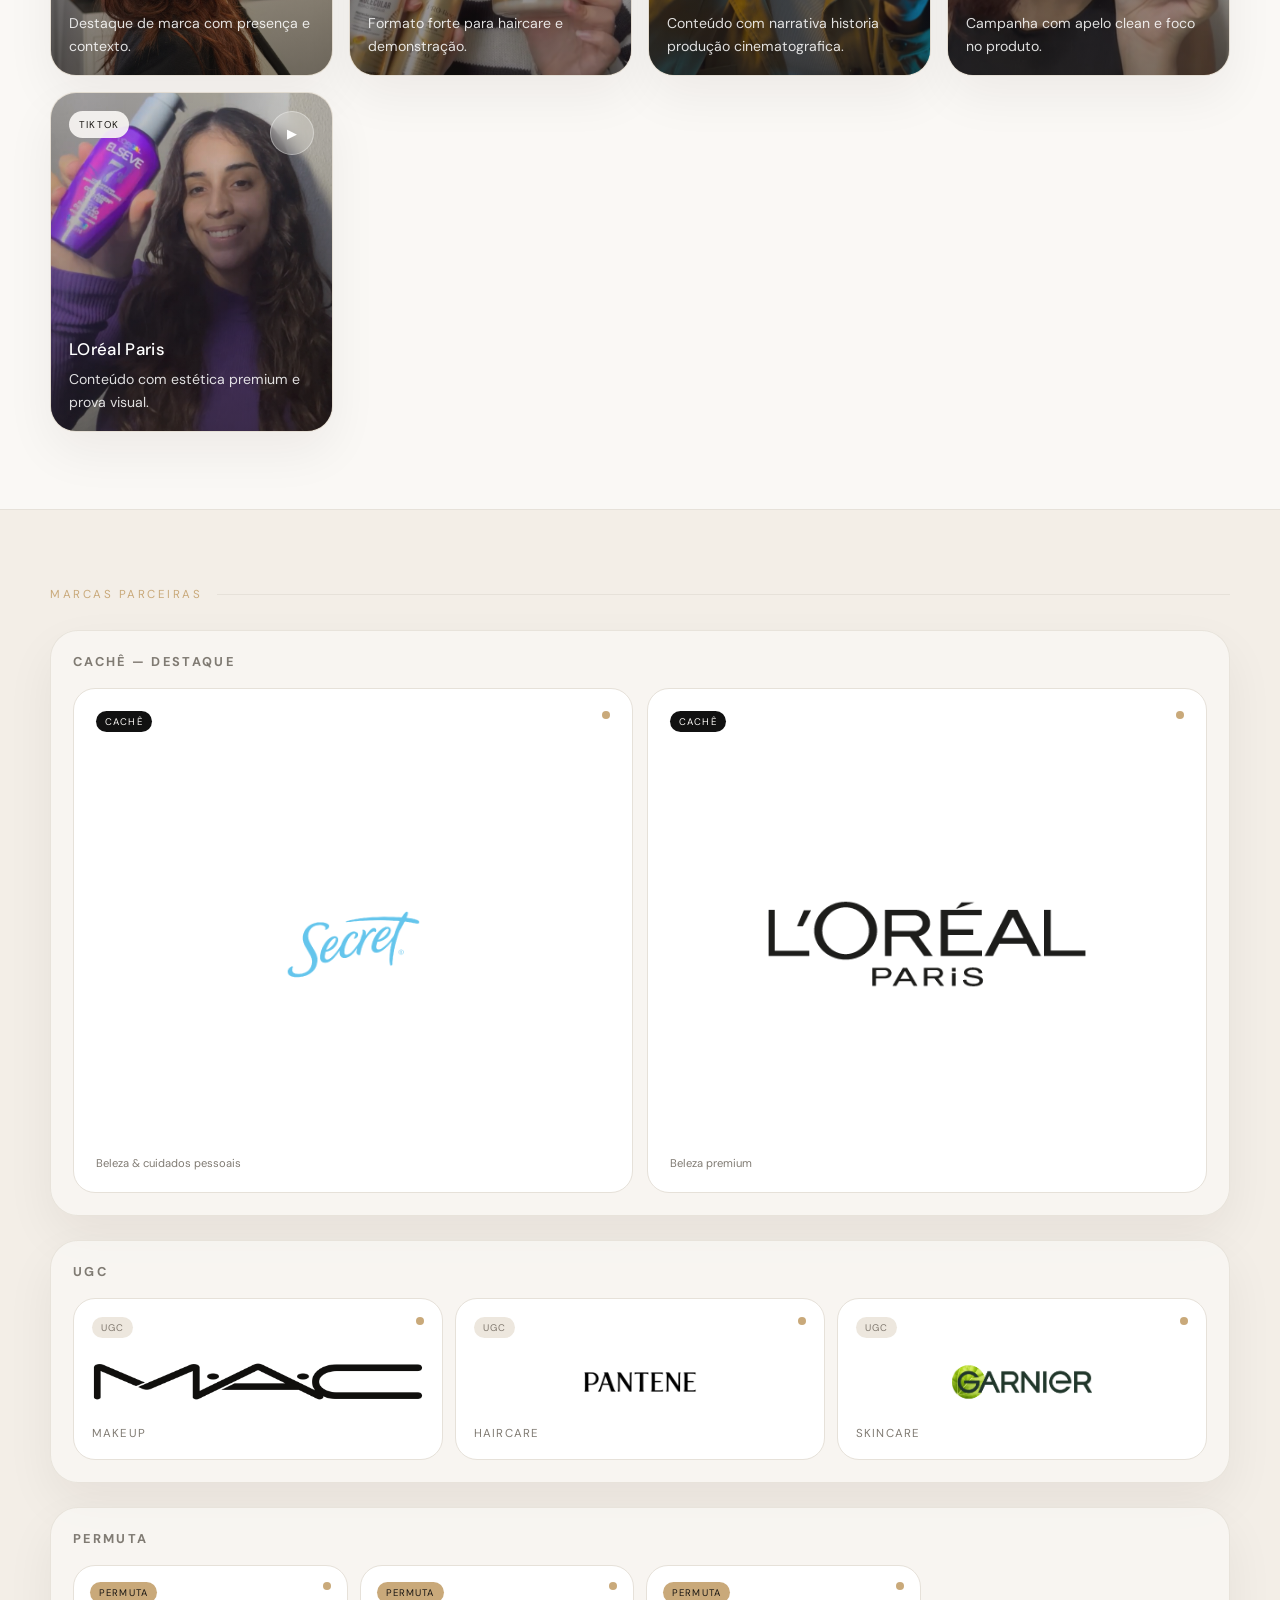
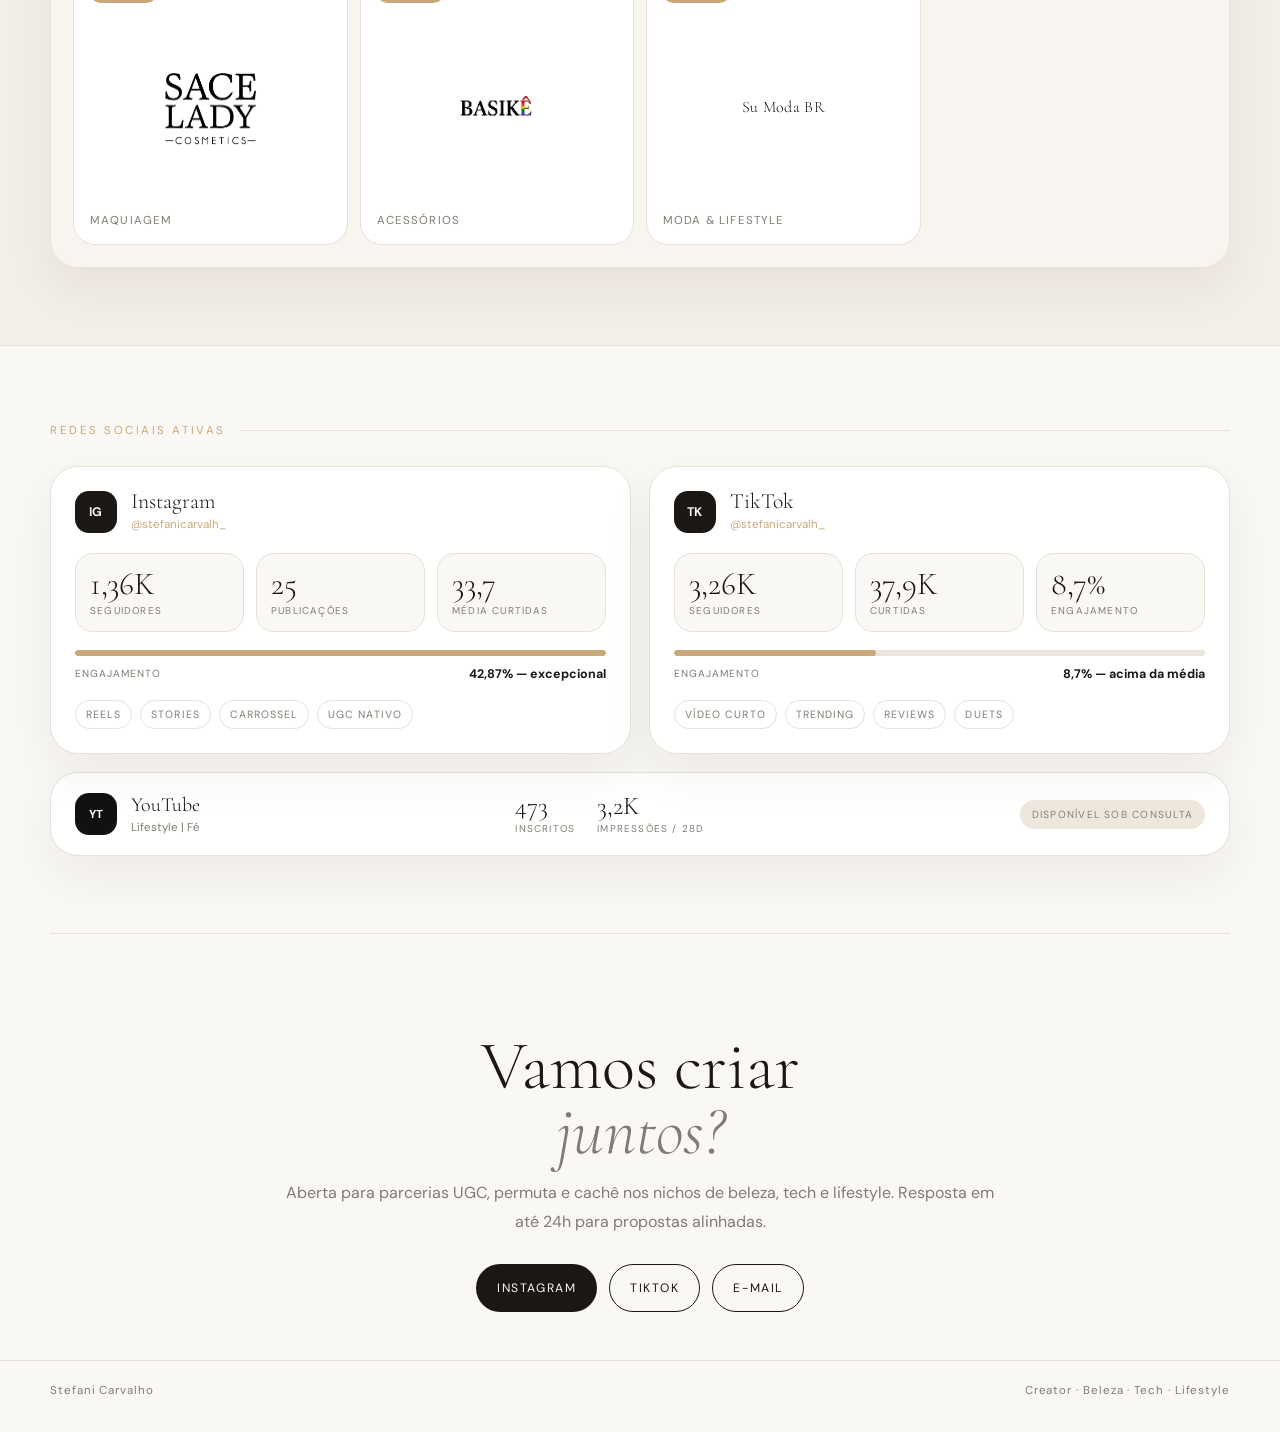
==== commit 4c6bb5b3: "Replace old TikTok video card with updated one" ====
--- a/index.html
+++ b/index.html
@@ -33,7 +33,7 @@
       <a class="video-card" href="https://www.instagram.com/reel/DT6fc8AjtKD/?utm_source=ig_web_copy_link&igsh=MzRlODBiNWFlZA==" target="_blank" rel="noreferrer"><img src="../assets/photo-pantene.jpg" alt="Thumbnail de Pantene"><div class="video-tag">Reel</div><div class="play">▶</div><div class="content"><h4>Pantene</h4><p>Formato forte para haircare e demonstração.</p></div></a>
       <a class="video-card" href="https://www.instagram.com/reel/DZYaNGkJZJ6/?utm_source=ig_web_button_share_sheet&igsh=MzRlODBiNWFlZA==" target="_blank" rel="noreferrer"><img src="../assets/photo-garnier-toque-seco.JPEG" alt="Thumbnail do novo vídeo do Instagram"><div class="video-tag">Reel</div><div class="play">▶</div><div class="content"><h4>Garnier</h4><p>Conteúdo com narrativa historia produção cinematografica.</p></div></a>
       <a class="video-card" href="https://www.tiktok.com/@stefanicarvalh_/video/7643970516360924424?is_from_webapp=1&sender_device=pc&web_id=7561083606363407928" target="_blank" rel="noreferrer"><img src="../assets/secret-desod.png" alt="Thumbnail de Secret Desodorante"><div class="video-tag">TikTok</div><div class="play">▶</div><div class="content"><h4>Secret Desodorante</h4><p>Campanha com apelo clean e foco no produto.</p></div></a>
-      <a class="video-card" href="https://www.tiktok.com/@stefanicarvalh_/video/7616492732344995092?is_from_webapp=1&sender_device=pc&web_id=7561083606363407928" target="_blank" rel="noreferrer"><img src="../assets/elseve-colageno.png" alt="Thumbnail de LOréal Paris"><div class="video-tag">TikTok</div><div class="play">▶</div><div class="content"><h4>L&#x27;Oréal Paris</h4><p>Conteúdo com estética premium e prova visual.</p></div></a>
+      <a class="video-card" href="https://www.tiktok.com/@stefanicarvalh_/video/7616492732344995092?is_from_webapp=1&sender_device=pc&web_id=7561083606363407928" target="_blank" rel="noreferrer"><img src="../assets/elseve-colageno.png" alt="Thumbnail de LOréal Paris"><div class="video-tag">TikTok</div><div class="play">▶</div><div class="content"><h4>LOréal Paris</h4><p>Conteúdo com estética premium e prova visual.</p></div></a>
     </div></section>
   <section id="marcas" class="section brands-wrap"><div class="container"><div class="label">Marcas parceiras</div><div class="brand-groups">
     <div class="brand-group"><div class="brand-head"><h3>Cachê — destaque</h3></div><div class="brand-grid big">
@@ -43,7 +43,7 @@
     <div class="brand-group"><div class="brand-head"><h3>UGC</h3></div><div class="brand-grid medium">
       <article class="brand-card medium"><div class="brand-top"><span class="brand-type type-ugc">UGC</span><span class="dot"></span></div><div class="brand-logo medium"><img src="../assets/mac.png" alt="MAC"></div><div class="brand-sub">Makeup</div></article>
       <article class="brand-card medium"><div class="brand-top"><span class="brand-type type-ugc">UGC</span><span class="dot"></span></div><div class="brand-logo medium"><img src="../assets/pantene.png" alt="Pantene"></div><div class="brand-sub">Haircare</div></article>
-      <article class="brand-card medium"><div class="brand-top"><span class="brand-type type-ugc">UGC</span><span class="dot"></span></div><div class="brand-logo medium"><img src="../assets/garnier.png" alt="Garnier"><div class="brand-sub">Skincare</div></div></article>
+      <article class="brand-card medium"><div class="brand-top"><span class="brand-type type-ugc">UGC</span><span class="dot"></span></div><div class="brand-logo medium"><img src="../assets/garnier.png" alt="Garnier"></div><div class="brand-sub">Skincare</div></article>
     </div></div>
     <div class="brand-group"><div class="brand-head"><h3>Permuta</h3></div><div class="brand-grid small">
       <article class="brand-card small"><div class="brand-top"><span class="brand-type type-permuta">Permuta</span><span class="dot"></span></div><div class="brand-logo small"><img src="../assets/sace-lady.png" alt="SACE LADY"></div><div class="brand-sub">Maquiagem</div></article>
